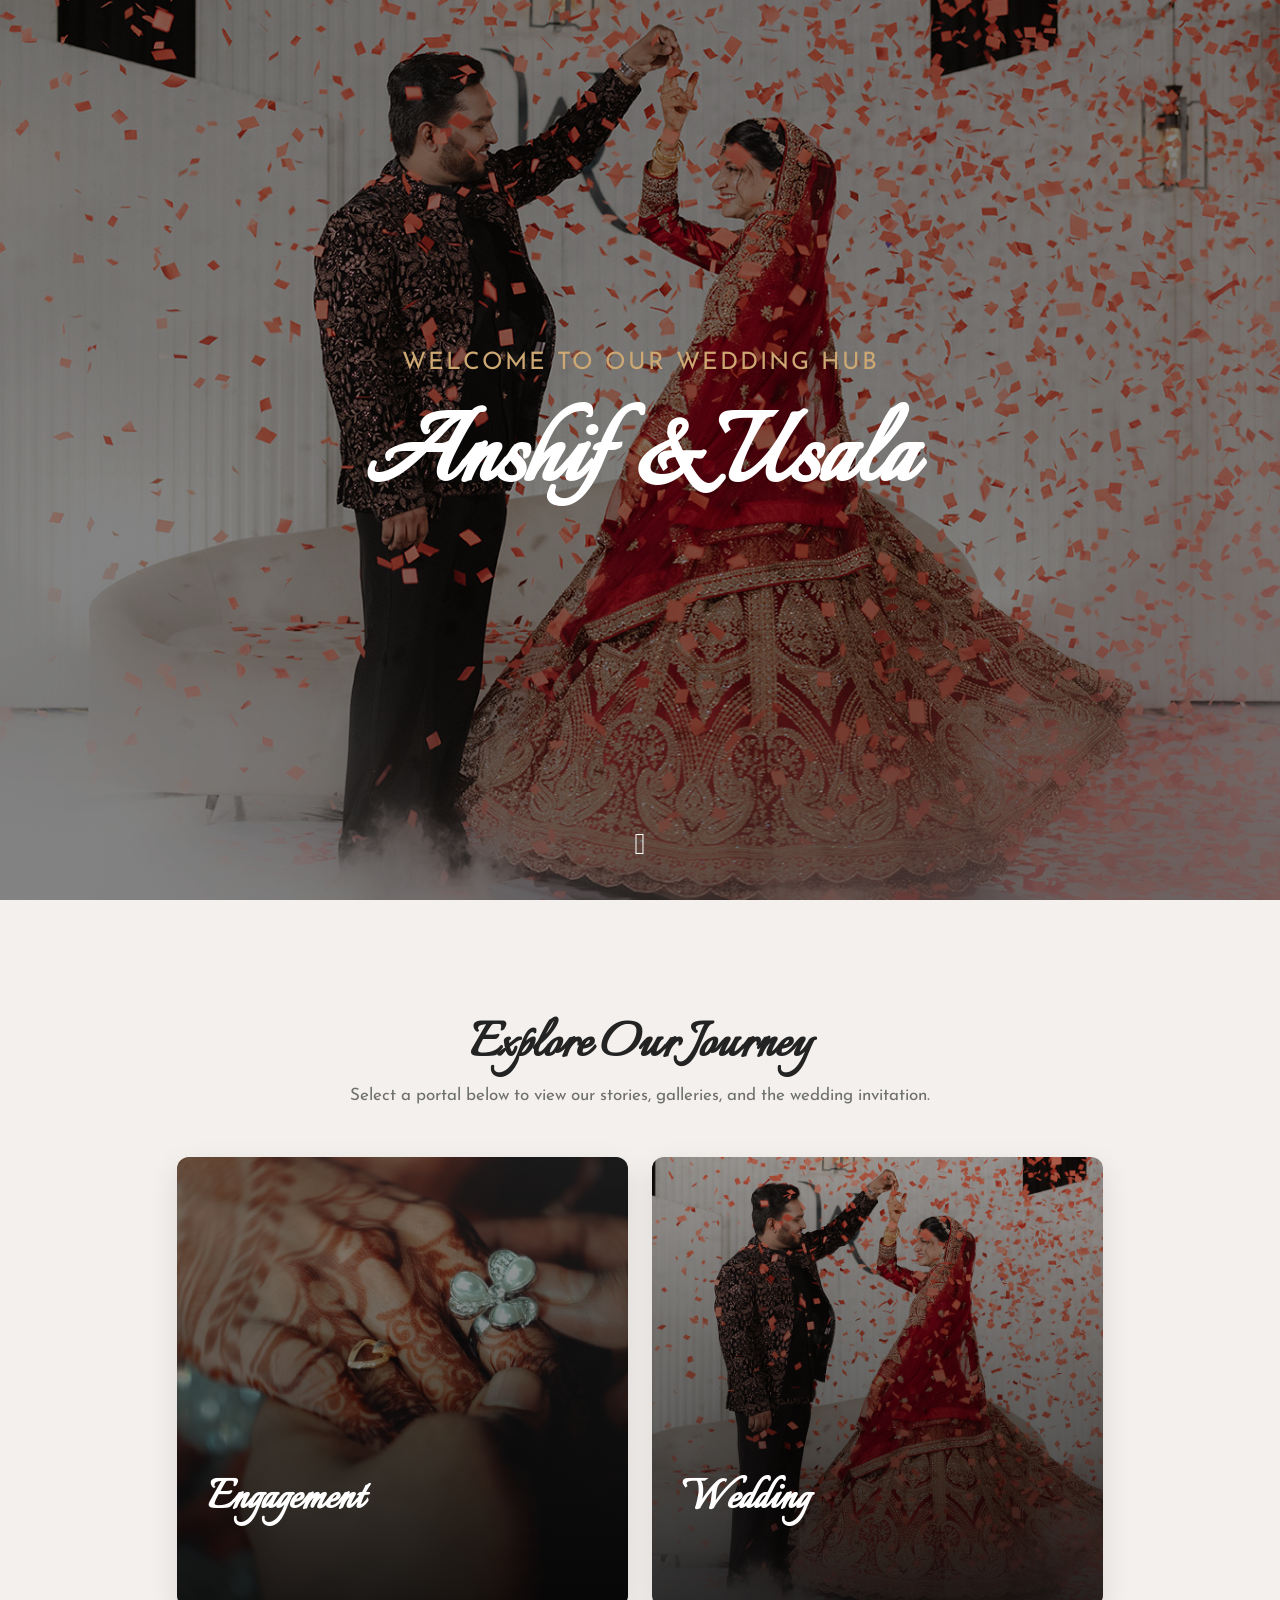
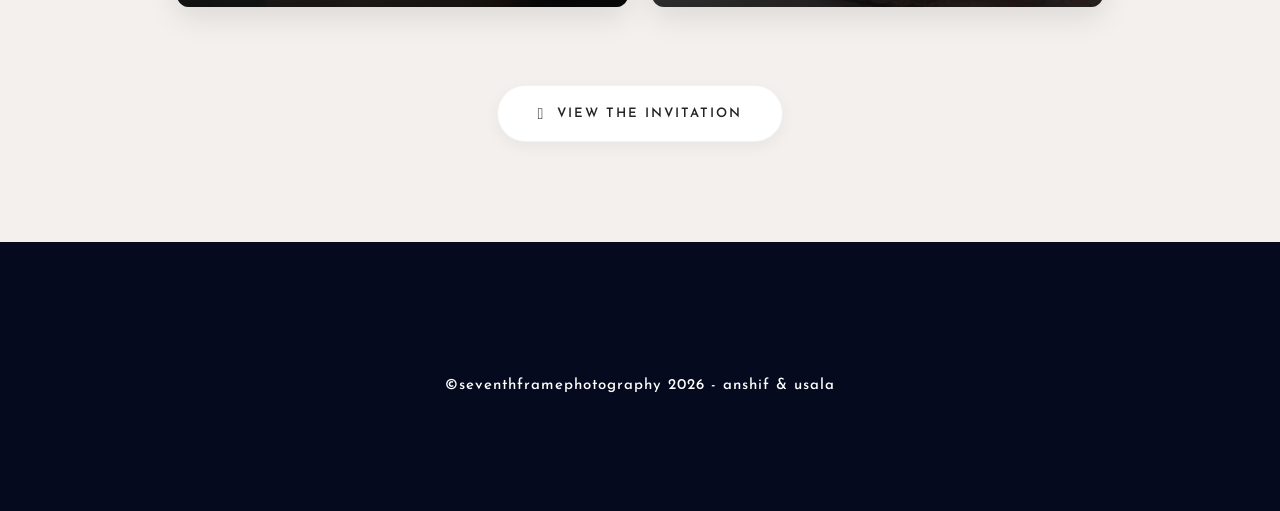
==== index.html @ 752b7110 "Add files via upload" ====
<!DOCTYPE html>
<html lang="en-US">

<head>
  <meta charset="UTF-8" />
  <meta http-equiv="x-ua-compatible" content="ie=edge" />
  <title>Anshif & Usala - Hub</title>
  <meta name="viewport" content="width=device-width, initial-scale=1" />

  <!-- Favicon -->
  <link rel="icon" type="image/png" sizes="56x56" href="assets/images/fav-icon/icon.png" />
  <!-- bootstrap CSS -->
  <link rel="stylesheet" href="assets/css/bootstrap.min.css" type="text/css" media="all" />
  <!-- font-awesome CSS -->
  <link rel="stylesheet" href="assets/css/all.min.css" type="text/css" media="all" />
  <!-- theme-default CSS -->
  <link rel="stylesheet" href="assets/css/theme-default.css" type="text/css" media="all" />
  <!-- Main Style CSS -->
  <link rel="stylesheet" href="assets/css/style.css" type="text/css" media="all" />
  
  <style>
    /* Hub specific styles */
    body {
      background-color: #f9f9f9;
    }
    
    .hub-hero {
      position: relative;
      height: 100vh;
      display: flex;
      align-items: center;
      justify-content: center;
      text-align: center;
      background: url('assets/images/slider/slider-1-bg.jpg') center/cover no-repeat;
      overflow: hidden;
    }
    
    .hub-hero::before {
      content: '';
      position: absolute;
      top: 0; left: 0; right: 0; bottom: 0;
      background: rgba(0, 0, 0, 0.4);
    }

    .hub-hero-content {
      position: relative;
      z-index: 2;
    }

    .hub-title {
      font-family: 'Italianno', cursive;
      font-size: 120px;
      color: #fff;
      margin-bottom: 20px;
      animation: fadeInDown 1.5s ease;
    }

    .hub-subtitle {
      font-family: 'Josefin Sans', sans-serif;
      font-size: 24px;
      color: #cda873;
      letter-spacing: 2px;
      text-transform: uppercase;
      animation: fadeInUp 1.5s ease;
    }

    .scroll-indicator {
      position: absolute;
      bottom: 40px;
      left: 50%;
      transform: translateX(-50%);
      color: #fff;
      font-size: 30px;
      animation: bounce 2s infinite;
      z-index: 2;
    }

    /* Hub Portals */
    .hub-portals {
      padding: 100px 0;
      background-color: #f4f0ed;
    }
    
    .portal-card {
      position: relative;
      height: 450px;
      border-radius: 12px;
      overflow: hidden;
      margin-bottom: 30px;
      box-shadow: 0 10px 30px rgba(0,0,0,0.1);
      display: block;
      transition: all 0.4s ease;
    }

    .portal-card:hover {
      transform: translateY(-10px);
      box-shadow: 0 15px 40px rgba(0,0,0,0.2);
    }

    .portal-bg {
      position: absolute;
      top: 0; left: 0; right: 0; bottom: 0;
      background-size: cover;
      background-position: center;
      transition: transform 0.8s ease;
    }
    
    .portal-card:hover .portal-bg {
      transform: scale(1.1);
    }

    .portal-overlay {
      position: absolute;
      top: 0; left: 0; right: 0; bottom: 0;
      background: linear-gradient(to top, rgba(0,0,0,0.8), rgba(0,0,0,0.2));
      transition: background 0.4s ease;
      display: flex;
      flex-direction: column;
      justify-content: flex-end;
      padding: 40px 30px;
    }
    
    .portal-card:hover .portal-overlay {
      background: linear-gradient(to top, rgba(0,92,99,0.9), rgba(0,0,0,0.3));
    }

    .portal-title {
      font-family: 'Italianno', cursive;
      font-size: 50px;
      color: #fff;
      margin: 0;
      transition: color 0.3s;
    }

    .portal-action {
      font-family: 'Josefin Sans', sans-serif;
      font-size: 14px;
      color: #cda873;
      text-transform: uppercase;
      letter-spacing: 1px;
      margin-top: 10px;
      opacity: 0;
      transform: translateY(10px);
      transition: all 0.4s ease;
    }

    .portal-card:hover .portal-action {
      opacity: 1;
      transform: translateY(0);
      color: #fff;
    }

    .invitation-btn {
      display: inline-flex;
      align-items: center;
      gap: 12px;
      padding: 14px 40px;
      background: #fff;
      color: #232323;
      border: 1px solid rgba(0,0,0,0.05);
      border-radius: 50px;
      font-family: 'Josefin Sans', sans-serif;
      text-transform: uppercase;
      letter-spacing: 2px;
      font-size: 13px;
      font-weight: 600;
      transition: all 0.4s ease;
      text-decoration: none;
      box-shadow: 0 5px 15px rgba(0,0,0,0.05);
    }

    .invitation-btn:hover {
      background: #232323;
      color: #cda873;
      transform: translateY(-3px);
      box-shadow: 0 15px 30px rgba(0,0,0,0.1);
    }
    
    .invitation-btn i {
      font-size: 16px;
    }
    
    @keyframes bounce {
      0%, 20%, 50%, 80%, 100% { transform: translateY(0) translateX(-50%); }
      40% { transform: translateY(-20px) translateX(-50%); }
      60% { transform: translateY(-10px) translateX(-50%); }
    }
  </style>
</head>

<body>
  
  <section class="hub-hero">
    <div class="hub-hero-content">
      <div class="hub-subtitle">Welcome to Our Wedding Hub</div>
      <h1 class="hub-title">Anshif & Usala</h1>
    </div>
    <a href="#portals" class="scroll-indicator"><i class="fa-solid fa-chevron-down"></i></a>
  </section>

  <section id="portals" class="hub-portals">
    <div class="container">
      <div class="row text-center mb-5">
        <div class="col-12">
          <h2 style="font-family: 'Italianno'; font-size: 60px; color: #232323;">Explore Our Journey</h2>
          <p style="color: #6e706c; max-width: 600px; margin: 0 auto;">Select a portal below to view our stories, galleries, and the wedding invitation.</p>
        </div>
      </div>
      <div class="row justify-content-center">
        <!-- Engagement Stories -->
        <div class="col-lg-5 col-md-6">
          <a href="https://seventhframe.pixieset.com/anshifusala-engagement/" target="_blank" class="portal-card">
            <!-- Replace with engagement image -->
            <div class="portal-bg" style="background-image: url('assets/images/slider/slider-2-bg.jpg');"></div>
            <div class="portal-overlay">
              <h3 class="portal-title">Engagement</h3>
              <div class="portal-action">View Gallery <i class="fa-solid fa-arrow-right"></i></div>
            </div>
          </a>
        </div>
        
        <!-- Wedding Stories -->
        <div class="col-lg-5 col-md-6">
          <a href="https://anshishalu.pixieset.com/anshifusalawedding/" target="_blank" class="portal-card">
            <!-- Replace with wedding image -->
            <div class="portal-bg" style="background-image: url('assets/images/slider/slider-1-bg.jpg');"></div>
            <div class="portal-overlay">
              <h3 class="portal-title">Wedding</h3>
              <div class="portal-action">View Gallery <i class="fa-solid fa-arrow-right"></i></div>
            </div>
          </a>
        </div>
      </div>
      
      <div class="row mt-5">
        <div class="col-12 text-center">
          <a href="invitation.html" class="invitation-btn">
            <i class="fa-solid fa-envelope-open-text"></i>
            <span>View The Invitation</span>
          </a>
        </div>
      </div>
    </div>
  </section>

  <div class="footer-area" style="background: #050a1e;">
    <div class="container">
      <div class="row">
        <div class="col-12 text-center footer-copyright-col" style="padding: 30px 0; z-index: 10; position: relative;">
          <p class="footer-copyright-text"
            style="margin: 0; font-size: 15px; font-weight: 500; font-family: 'Josefin Sans', sans-serif; letter-spacing: 1px; color: #fff;">
            ©seventhframephotography 2026 - anshif & usala</p>
        </div>
      </div>
    </div>
  </div>

  <script src="assets/js/vendor/jquery-3.6.2.min.js"></script>
  <script src="assets/js/bootstrap.min.js"></script>
  <script>
    // Smooth scrolling for anchor links
    document.querySelectorAll('a[href^="#"]').forEach(anchor => {
      anchor.addEventListener('click', function (e) {
        e.preventDefault();
        document.querySelector(this.getAttribute('href')).scrollIntoView({
          behavior: 'smooth'
        });
      });
    });
  </script>
</body>

</html>
---- assets/css/theme-default.css ----
/*

    font-family: 'Italianno';
    font-family: 'Josefin Sans';

*/

@import url("https://fonts.googleapis.com/css2?family=Italianno&family=Josefin+Sans:ital,wght@0,100..700;1,100..700&display=swap");

html,
body {
  overflow-x: hidden;
}

:root,
[data-bs-theme="light"] {
  --primary-color: #002570;
  --secondary-color: #007eff;
  --light: #fff;
  --dark: #000;
  --body-color: #97a9bf;
  accent-color: var(--green);
}

html {
  scroll-behavior: smooth;
}

body {
  color: #97a9bf;
  font-size: 17px;
  font-weight: 400;
  line-height: 27px;
  text-align: left;
  font-family: "Josefin Sans";
}

p {
  font-weight: 400;
  font-style: normal;
}

h1,
h2,
h3,
h4,
h5,
h6 {
  color: #232323;
  font-family: "Italianno";
  font-style: normal;
  margin-bottom: 0;
  margin-top: 10px;
  line-height: 1.2;
  font-weight: 700;
  -webkit-transition: 0.5s;
  transition: 0.5s;
  font-size: 36px;
}

a {
  -webkit-transition: all 0.3s ease-out 0s;
  transition: all 0.3s ease-out 0s;
}

a {
  color: #232323;
  text-decoration: none;
}

a:focus,
.btn:focus {
  text-decoration: none;
  outline: none;
}

a:focus,
a:hover {
  text-decoration: none;
  text-decoration: none;
  color: #002570;
}

.uppercase {
  text-transform: uppercase;
}

.capitalize {
  text-transform: capitalize;
}

h1 a,
h2 a,
h3 a,
h4 a,
h5 a,
h6 a {
  color: #232323;
  -webkit-transition: 0.5s;
  transition: 0.5s;
}

h1 {
  font-size: 50px;
}

h2 {
  font-size: 35px;
}

h3 {
  font-size: 30px;
}

h4 {
  font-size: 24px;
}

h5 {
  font-size: 20px;
}

h6 {
  font-size: 18px;
}

.align-items-center {
  -ms-flex-align: center !important;
  align-items: center !important;
}

.d-flex {
  display: -ms-flexbox !important;
  display: flex !important;
}

.white h1,
.white h2,
.white h3,
.white h4,
.white h5,
.white h6 {
  color: #fff;
}

.white p {
  color: #fff;
}

.white i {
  color: #fff;
}

.small,
small {
  font-size: 17px;
}

ul {
  margin: 0px;
  padding: 0px;
}

ul {
  margin: 0;

  padding: 0;
}

input:focus,
button:focus {
  outline: 0;
  box-shadow: 0 0 6px rgb(151 170 133/ 60%);
}

textarea:focus {
  outline: 0;
  box-shadow: 0 0 6px rgb(151 170 133/ 60%);
}

select:focus {
  border-color: var(--secondary-color);
  outline-color: var(--secondary-color);
  border: 1px solid var(--secondary-color);
}

hr {
  margin: 60px 0;
  padding: 0px;
  border-bottom: 1px solid #eceff8;
  border-top: 0px;
}

hr.style-2 {
  border-bottom: 1px dashed #232323;
}

hr.mp-0 {
  margin: 0;
  border-bottom: 1px solid #eceff8;
}

hr.mtb-40 {
  margin: 40px 0;
  border-bottom: 1px solid #eceff8;
  border-top: 0px;
}

label {
  color: #fff;
  cursor: pointer;
  font-size: 14px;
  font-weight: 400;
}

a,
i,
cite,
em,
var,
address,
dfn,
ol,
li,
ul {
  font-style: normal;
  font-weight: 400;
}

*::-moz-selection {
  background: #4fc1f0;
  color: #454545;
  text-shadow: none;
}

::-moz-selection {
  background: #4fc1f0;
  color: #454545;
  text-shadow: none;
}

::selection {
  background: #4fc1f0;
  color: #454545;
  text-shadow: none;
}

::placeholder {
  color: #002570;
  font-size: 15px;
}

::-webkit-input-placeholder {
  color: #002570;
}

::-moz-placeholder {
  /* Firefox 19+ */
  color: #454545;
}

:-ms-input-placeholder {
  /* IE 10+ */

  color: #454545;
}

:-moz-placeholder {
  /* Firefox 18- */

  color: #454545;
}

/* Contact Area */
.counter_area ::-moz-selection {
  color: #001d23;
  text-shadow: none;
}

.contact_area ::-moz-selection {
  color: #001d23;
  text-shadow: none;
}

.contact_area ::selection {
  color: #001d23;
  text-shadow: none;
}

.contact_area ::placeholder {
  color: #001d23;
  font-size: 16px;
}

.contact_area ::-webkit-input-placeholder {
  /* Chrome/Opera/Safari */
  color: #001d23;
}

.contact_area ::-moz-placeholder {
  /* Firefox 19+ */
  color: #001d23;
}

.contact_area :-ms-input-placeholder {
  /* IE 10+ */
  color: #001d23;
}

.contact_area :-moz-placeholder {
  /* Firefox 18- */
  color: #001d23;
}

.blog_reply ::-moz-selection {
  color: #151948;
}

.blog_reply ::-moz-selection {
  color: #151948;
}

.blog_reply ::selection {
  color: #151948;
}

.blog_reply::placeholder {
  color: #151948;
}

.blog_reply ::-webkit-input-placeholder {
  /* Chrome/Opera/Safari */
  color: #151948;
}

.blog_reply ::-moz-placeholder {
  /* Firefox 19+ */
  color: #151948;
}

.blog_reply :-ms-input-placeholder {
  /* IE 10+ */
  color: #151948;
}

.blog_reply :-moz-placeholder {
  /* Firefox 18- */
  color: #151948;
}

.text-right {
  text-align: right !important;
}

.text-lg-center {
  text-align: center !important;
}

.pr-0 {
  padding-right: 0px;
}

.pl-0 {
  padding-left: 0px;
}
---- assets/css/style.css ----
/*===============================================
Template Name: lavewell - Marriage Story HTML5 Template
Author:  htlavewells://themeforest.net/user/dreamit-solution
Description: Description
Version: 1.0.0
Text Domain: lavewell
Tags: consulting, finance, corporate, business, consultant, multipurpose, technology, it-solution, software, agency, company, portfolio, bangking, insurance, digital-agency, digital-marketing.
================================================*/

/*TABLE OF CONTENTS*/
/*=====================
01. lavewell Nav Menu Area Css
02. lavewell slider area css
03. lavewell service area css
04. lavewell counter area css
05. lavewell section title Css
06. lavewell wedding event area css
07. lavewell about area css
08. lavewell best friends area css
09. lavewell gallery area css
10. lavewell contact area css
11. lavewell testimonial-area css
12. lavewell blog area css
13. lavewell brand area css
14. lavewell Footer Area css
15. lavewell banner area css
16. lavewell service section css
17. lavewell about section css
18. lavewell wishes area css
19. start lavewell team area css
20. Start lavewell  Video section css
21. start lavewell call to action area css
22. start lavewell breadcumb Area css
23. start lavewell about us area css
24. start lavewell about me area css
25. start lavewell pricing area css
26. start lavewell team details area css
27. start lavewell portfolio details css
28. strt lavewell faq Accordion css
29. start lavewell blog area 2column css
30. Start lavewell blog details css
31. start lavewell service details css
32. Scroll Up Css 
33. Curser pointer CSS
34. lavewellro Loader Css
=======================*/

/*=====================================
<-- 01. lavewell Nav Menu Area Css -->
=======================================*/
.lavewell_nav_manu {
  margin: 24px 30px 0 60px;
  transition: 0.5s;
}

#sticky-header.lavewell_nav_manu.style-2.lavewell_nav_manu {
  top: -22px;
  left: -56px;
}

.lavewell_nav_manu.style-2.lavewell_nav_manu {
  margin: 21px 30px 15px 56px;
  transition: 0.5s;
}

.sticky {
  left: 0;
  margin: auto;
  position: fixed !important;
  top: 0;
  width: 100%;
  -webkit-box-shadow: 0 2px 5px -2px rgba(0, 0, 0, 0.1);
  box-shadow: 0 2px 5px -2px rgba(0, 0, 0, 0.1);
  background: #050a1e !important;
  z-index: 500;
  padding: 0 100px 0;
  transition: 0.5s !important;
  z-index: 500;
  -webkit-animation: 300ms running fadeInDown;
  animation: 500ms running fadeInUp;
  animation-name: slideInDown;
}

.sticky .logo {
  margin-top: 0;
}

.sticky.lavewell_nav_manu:before {
  display: none;
}

/* lavewell Menu Css*/

nav.lavewell_menu {
  align-items: center !important;
  justify-content: center;
  display: flex;
}

.lavewell_menu ul {
  list-style: none;
  display: inline-block;
  padding: 0;
}

.lavewell_menu>ul>li {
  display: inline-block;
  position: relative;
  z-index: 2;
}

.lavewell_menu>ul>li>a {
  display: block;
  margin: 23px 26px 23px;
  -webkit-transition: 0.5s;
  text-decoration: none;
  font-size: 14px;
  color: #fff;
  font-weight: 500;
  text-transform: uppercase;
  font-family: "Josefin Sans";
}

nav.lavewell_menu ul li a i {
  display: inline-block;
  font-size: 12px;
  padding-left: 5px;
}

nav.lavewell_menu span {
  font-size: 13px;
  padding-left: 6px;
  font-family: FontAwesome;
  opacity: 0.5;
}

.sticky .lavewell_menu>ul>li>a:hover {
  color: #fff;
}

.logo {
  position: relative;
  top: -3px;
  z-index: 2;
}

.lavewell_menu>ul>li>a:hover {
  color: #f4f4f4;
}

/*** Sub Menu Style ***/
.lavewell_menu ul .sub-menu {
  position: absolute;
  left: 0;
  top: 150%;
  width: 217px;
  text-align: left;
  background: #fff;
  margin: 0;
  z-index: 1;
  -webkit-box-shadow: 0px 1px 3px rgba(0, 0, 0, 0.3);
  transition: 0.5s;
  visibility: hidden;
  opacity: 0;
  border-bottom: 3px solid #005c63;
  border-top: 3px solid #005c63;
}

.lavewell_menu ul li:hover>.sub-menu {
  -ms-filter: "progid:DXImageTransform.Microsoft.Alpha(Opacity=100)";
  visibility: visible;
  top: 100%;
  opacity: 1;
  z-index: 9999;
}

.lavewell_menu ul .sub-menu li {
  position: relative;
}

.lavewell_menu ul .sub-menu li a {
  display: block;
  padding: 12px 20px;
  margin: 0;
  line-height: 1.3;
  letter-spacing: normal;
  font-size: 13px;
  font-weight: 500;
  -webkit-transition: 0.1s;
  visibility: inherit !important;
  color: #211e3b !important;
  text-decoration: none;
  transition: 0.5s;
  font-family: "Josefin Sans";
  text-transform: uppercase;
}

.lavewell_menu ul .sub-menu li:hover>a,
.lavewell_menu ul .sub-menu .sub-menu li:hover>a,
.lavewell_menu ul .sub-menu .sub-menu .sub-menu li:hover>a,
.lavewell_menu ul .sub-menu .sub-menu .sub-menu .sub-menu li:hover>a {
  background: #005c63;
  color: #fff !important;
}

/* sub menu 2 */

.lavewell_menu ul .sub-menu .sub-menu {
  left: 100%;
  top: 130%;
  opacity: 0;
  -ms-filter: "progid:DXImageTransform.Microsoft.Alpha(Opacity=0)";
  visibility: hidden;
}

.lavewell_menu ul .sub-menu li:hover>.sub-menu {
  opacity: 1;
  -ms-filter: "progid:DXImageTransform.Microsoft.Alpha(Opacity=100)";
  visibility: visible;
  top: 0%;
}

/* sub menu 3 */

.lavewell_menu ul .sub-menu .sub-menu li {
  position: relative;
}

.lavewell_menu ul .sub-menu .sub-menu .sub-menu {
  right: 100%;
  left: auto;
  top: 130%;
  opacity: 0;
  -ms-filter: "progid:DXImageTransform.Microsoft.Alpha(Opacity=0)";
  visibility: hidden;
}

.lavewell_menu ul .sub-menu .sub-menu li:hover>.sub-menu {
  opacity: 1;
  -ms-filter: "progid:DXImageTransform.Microsoft.Alpha(Opacity=100)";
  visibility: visible;
  top: 0%;
}

/* sub menu 4 */

.lavewell_menu ul .sub-menu .sub-menu .sub-menu li {
  position: relative;
}

.lavewell_menu ul .sub-menu .sub-menu .sub-menu li:hover>.sub-menu {
  opacity: 1;
  -ms-filter: "progid:DXImageTransform.Microsoft.Alpha(Opacity=100)";
  visibility: visible;
  top: 0%;
}

.lavewell_menu li a:hover:before {
  width: 100%;
}

.lavewell_nav_manu.sticky .logo_img {
  display: none;
}

.main_sticky {
  display: none;
}

.lavewell_nav_manu.sticky .main_sticky {
  display: inherit;
}

.sticky .lavewell_menu li a {
  color: #fff;
}

.lavewell_nav_manu.sticky a.dtbtn {
  color: #fff;
  background: #f16722;
  border: 2px solid #f16722;
}

.lavewell_nav_manu.sticky a.dtbtn:hover {
  color: #43baff;
}

.mobile-menu.mean-container {
  overflow: hidden;
}

.header-btn {
  text-align: right;
}

.header-btn a {
  display: inline-block;
  font-size: 14px;
  text-transform: uppercase;
  color: #ffffff;
  font-weight: 500;
  background: #005c63;
  padding: 15px 42px;
  margin-right: 14px;
  position: relative;
  z-index: 9;
  transition: 0.5s;
}

.header-btn a::before {
  position: absolute;
  content: "";
  width: 141px;
  height: 40px;
  border: 1px solid rgba(255, 255, 255, 0.15);
  left: 0px;
  top: 0;
  right: 0;
  margin: auto;
  bottom: 0;
}

.header-btn a::after {
  position: absolute;
  content: "";
  height: 100%;
  width: 100%;
  background: #005c63;
  left: 0;
  top: 0;
  right: 0;
  bottom: 0;
  transform: scale(0);
  transition: 0.5s;
  z-index: -1;
}

.header-btn a:hover::after {
  transform: scale(1);
}

.header-btn a:hover a {
  color: #fff;
}

.header-btn a i {
  display: inline-block;
  font-size: 20px;
  position: relative;
  top: 2px;
  margin-left: 3px;
}

.header-btn a:hover {
  background: #fff;
  color: #232323;
}

.header-btn a:hover {
  color: #fff;
}

.lavewell_nav_manu.style-2 .lavewell_menu>ul>li>a {
  color: #232323;
}

.lavewell_nav_manu.style-2.sticky .lavewell_menu>ul>li>a {
  color: #fff !important;
}

/*
<!-- =======================================-->
 <!--start lavewell slider area css-->
<!-- ======================================= -->*/
section.lavewell-slider-area {
  position: relative;
  margin-top: -100px;
}

.lavewell-slider-height {
  height: 950px;
  display: flex;
  align-items: center;
  justify-content: center;
}

.lavewell-slider-height-2 {
  height: 950px;
}

.lavewell-slider-bg,
.lavewell-slider-bg2 {
  background: url(../images/slider/slider-1-bg.jpg);
  background-repeat: no-repeat;
  background-size: cover;
  background-position: center center;
}

.lavewell-slider-bg2 {
  background: url(../images/slider/slider-2-bg.jpg);
}

.lavewell-slider-bg,
.lavewell-slider-bg2 {
  position: absolute;
  top: 0;
  left: 0;
  height: 100%;
  width: 100%;
  background-repeat: no-repeat;
  background-size: cover;
  background-position: center center;
  -webkit-transform: scale(1);
  transform: scale(1);
  -webkit-transition: opacity 1500ms ease-in, -webkit-transform 7000ms ease;
  transition: opacity 1500ms ease-in, -webkit-transform 7000ms ease;
  transition: transform 9000ms ease, opacity 1500ms ease-in;
  transition: transform 9000ms ease, opacity 1500ms ease-in,
    -webkit-transform 9000ms ease;
}

.lavewell-slider-content {
  padding-top: 55px;
}

.lavewell-slider-sub-title {
  font-size: 25px;
  color: #ffffff;
  font-weight: 400;
  font-family: "Josefin Sans";
}

h1.lavewell-slider-title {
  font-size: 140px;
  color: #ffffff;
  font-weight: 400;
  margin-top: 15px;
}

.slider-btn {
  display: inline-block;
}

.slider-btn a {
  display: inline-block;
  font-size: 14px;
  text-transform: uppercase;
  color: #ffffff;
  font-weight: 500;
  background: #005c63;
  padding: 15px 42px;
  margin-right: 14px;
  position: relative;
  z-index: 1;
  transition: 0.5s;
}

.slider-btn a::before {
  position: absolute;
  content: "";
  width: 141px;
  height: 40px;
  border: 1px solid rgba(255, 255, 255, 0.15);
  left: 0px;
  top: 0;
  right: 0;
  margin: auto;
  bottom: 0;
}

.slider-btn a::after {
  position: absolute;
  content: "";
  height: 100%;
  width: 100%;
  background: #005c63;
  left: 0;
  top: 0;
  right: 0;
  bottom: 0;
  transform: scale(0);
  transition: 0.5s;
  z-index: -1;
}

.slider-btn a:hover::after {
  transform: scale(1);
}

.slider-btn:hover a {
  color: #fff;
}

.slider-btn a:hover {
  background: #fff;
  color: #232323;
}

.slider-btn a:hover {
  color: #fff;
}

.slider-video-btn {
  display: inline-block;
}

.slider-video-btn a {
  display: inline-block;
  width: 60px;
  height: 60px;
  line-height: 65px;
  background-color: #232323;
  text-align: center;
}

.slider-video-btn a i {
  font-size: 20px;
  color: #005c63;
}

.lavewell-slider-arrow-box button {
  font-size: 24px;
  height: 60px;
  line-height: 60px;
  width: 60px;
  border-radius: 50%;
  transition: all 0.3s ease 0s;
  color: #fff;
  position: absolute;
  left: 30px;
  top: 472px;
  z-index: 5;
  border: 0;
  background: url(../images/slider/slider-1-bg.jpg);
  background-size: cover;
  background-position: center center;
  background-repeat: no-repeat;
}

.lavewell-slider-arrow-box button.slider-next {
  margin-bottom: 10px;
  left: auto;
  right: 60px;
}

button.slider-next {
  background: url(../images/slider/slider-2-bg.jpg);
  background-size: cover;
  background-position: center center;
  background-repeat: no-repeat;
}

.lavewell-slider-arrow-box button {
  transition: 0.4s;
}

.lavewell-slider-arrow-box-2 button {
  left: 0;
}

.lavewell-slider-arrow-box-2 button.slider-next {
  right: 0;
}

.lavewell-slider-title-box {
  opacity: 0;
  z-index: 3;
  position: relative;
  transform: translateY(-150px);
}

.lavewell-slider-btn {
  transform: translateY(150px);
  opacity: 0;
}

.lavewell-slider-wrapper .swiper-slide.swiper-slide-active .lavewell-slider-bg {
  -webkit-transform: scale(1.2);
  transform: scale(1.1);
}

.lavewell-slider-wrapper .swiper-slide.swiper-slide-active .lavewell-slider-bg2 {
  -webkit-transform: scale(1.2);
  transform: scale(1);
}

.lavewell-slider-wrapper .swiper-slide.swiper-slide-active .lavewell-slider-title-box {
  opacity: 1;
  transform: translatey(0px);
  transition: all 2500ms ease;
}

.lavewell-slider-wrapper .swiper-slide.swiper-slide-active .lavewell-slider-btn {
  opacity: 1;
  transform: translatey(0px);
  transition: all 2500ms ease;
}

/*
<!-- =======================================-->
  <!--start  lavewell service area css-->
<!-- ======================================= -->*/
.service-area {
  padding: 150px 0 100px;
  background: url(../images/home-1/ser-bg.png);
  background-size: cover;
  background-repeat: no-repeat;
  background-position: center center;
  position: relative;
}

.single-service-box,
.single-service-box.box-2 {
  text-align: center;
  filter: drop-shadow(0px 5px 30px rgba(222, 222, 222, 0.6));
  background-color: #ffffff;
  position: relative;
  overflow: hidden;
  padding: 21px 20px 54px;
  margin-right: 25px;
}

.single-service-box.box-2 {
  margin-right: 0;
  margin-left: 25px;
}

.service-content {
  padding: 50px 38px 15px;
}

.service-thumb img {
  width: 100%;
}

h5.service-sub-title {
  font-size: 14px;
  color: #005c63;
  font-weight: 500;
  font-family: "Josefin Sans";
}

h1.service-title {
  font-size: 60px;
  line-height: 110px;
  color: #232323;
  font-weight: 400;
  margin: 0;
}

h1.service-title a {
  display: inline-block;
  transition: 0.5s;
}

h1.service-title a:hover {
  color: #005c63;
}

p.service-desc {
  font-size: 17px;
  line-height: 27px;
  color: #6e706c;
  font-weight: 400;
  margin-top: 8px;
}

.service-social-icon ul li {
  list-style: none;
  display: inline-block;
  margin: 0 12px;
}

.service-social-icon ul li a {
  display: inline-block;
  background: #232323;
  color: #fff;
  width: 35px;
  height: 35px;
  line-height: 35px;
  border-radius: 50%;
  font-size: 14px;
  padding-top: 2px;
  transition: 0.5s;
}

.service-social-icon ul li a:hover {
  background: #005c63;
}

.service-box-shape {
  position: absolute;
  bottom: -24px;
  left: -36px;
}

.service-box-shape2 {
  position: absolute;
  bottom: -24px;
  right: -36px;
}

.service-shape {
  position: absolute;
  left: 90px;
  bottom: 320px;
  animation: bounceleft 4s linear infinite;
}

.service-shape2 {
  position: absolute;
  right: 90px;
  top: 320px;
  animation: bounceleft 4s linear infinite;
}

/*
<!-- =======================================-->
  <!--start lavewell service area style-2-->
<!-- ======================================= -->*/
.service-area.style-2 {
  padding: 125px 0 120px;
  background: #fff;
  position: relative;
}

.service-area.style-2 .single-service-box {
  text-align: center;
  background: #f4f0ed;
  padding: 60px 0px 20px;
  margin-right: 0;
  margin-bottom: 30px;
}

.service-section .service-single-box {
  margin-bottom: 30px;
}

.service-area.style-2 .service-content {
  padding: 10px 38px 15px;
}

.service-area.style-2 h1.service-title {
  font-size: 45px;
  line-height: 80px;
  color: #232323;
  font-weight: 400;
  margin: 0;
}

.service-area.style-2 p.service-desc {
  font-size: 17px;
  line-height: 27px;
  color: #6e706c;
  font-weight: 400;
  margin-top: 8px;
}

/*
<!-- =======================================-->
  <!--start  lavewell counter area css-->
<!-- ======================================= -->*/
.coutner-area {
  background: url(../images/home-1/counter-bg.png);
  background-size: cover;
  background-repeat: no-repeat;
  background-position: center center;
  padding: 78px 0 66px;
}

h6.counter-sub-title {
  font-size: 14px;
  line-height: 27px;
  color: #ffffff;
  font-weight: 500;
  font-family: "Josefin Sans";
  margin: 0;
}

h2.counter-title {
  font-size: 45px;
  color: #ffffff;
  font-weight: 400;
}

.counter-single-box {
  padding-top: 6px;
  margin-bottom: 20px;
  position: relative;
}

.counter-single-box::before {
  position: absolute;
  content: "";
  width: 1px;
  height: 70px;
  background: rgb(255 255 255 / 30%);
  right: 0;
  top: 0;
  bottom: 0;
  margin: auto 0;
}

.odometer-wrapper.counter-box-title h1 {
  display: inline-block;
  font-size: 80px;
  line-height: 55px;
  color: #ffffff;
  font-weight: 400;
  font-family: "Italianno";
  margin: 0;
}

.counter-desc p {
  font-size: 14px;
  line-height: 27px;
  color: #fff;
  font-weight: 500;
  font-family: "Josefin Sans";
}

.row.counter .col-lg-2:last-child .counter-single-box::before {
  display: none;
}

/*==========================================
<!--start lavewell coutner-area style-2-->
============================================*/
.coutner-area.style-2 {
  background: #fff;
  padding: 0 0 70px;
  position: relative;
}

.coutner-area.style-2 .odometer-wrapper.counter-box-title h1 {
  color: #232323;
}

.coutner-area.style-2 h1.count-text {
  position: relative;
  top: 10px !important;
}

.coutner-area.style-2 .counter-desc p {
  color: #232323;
  text-transform: uppercase;
}

.coutner-area.style-2 .counter-single-box {
  text-align: center;
  margin-bottom: 20px;
  position: relative;
}

.coutner-area.style-2 .counter-single-box::before {
  position: absolute;
  content: "";
  width: 1px;
  height: 70px;
  background: rgb(0 0 0 / 10%);
  right: 0;
  top: 0;
  bottom: 0;
  margin: auto 0;
}

.row.counter-2 .col-lg-3:last-child .counter-single-box::before {
  display: none;
}

.counter-shape {
  position: absolute;
  bottom: 109px;
  left: 125px;
  -webkit-animation: bounce 3s linear infinite;
  animation: bounce 3s linear infinite;
}

.counter-shape2 {
  position: absolute;
  bottom: 109px;
  right: 107px;
  animation: bounceleft 4s linear infinite;
}

/*=====================================
<--  start lavewell section title Css -->
=======================================*/
.section-title.text-center {
  margin-bottom: 95px;
}

.section-title.text-left {
  margin-bottom: 95px;
}

.section-sub-title h5 {
  font-size: 14px;
  font-weight: 400;
  line-height: 42px;
  color: #005c63;
  font-family: "Josefin Sans";
  text-transform: uppercase;
}

.section-main-title h1 {
  font-size: 100px;
  line-height: 55px;
  font-weight: 400;
  color: #232323;
  margin-top: 28px;
}

.section-main-title h2 {
  font-size: 58px;
  line-height: 42px;
  font-weight: 400;
  color: #232323;
  margin-top: 18px;
}

.section-main-title h3 {
  font-size: 80px;
  line-height: 35px;
  font-weight: 400;
  color: #232323;
  margin-top: 28px;
}

.about-section .section-main-title h3 {
  font-size: 80px;
  line-height: 62px;
  font-weight: 400;
  color: #232323;
  margin-top: 15px;
}

.section-title-desc p {
  font-size: 17px;
  font-weight: 400;
  line-height: 27px;
  color: #6e706c;
  margin-top: 35px;
  margin-bottom: 38px;
  padding: 0 63px 0 0;
}

.about-us-area .section-title-desc p {
  font-size: 17px;
  font-weight: 400;
  line-height: 27px;
  color: #6e706c;
  margin-top: 35px;
  margin-bottom: 20px;
  padding: 0;
}

.gallery-area.bottom .section-title-desc p {
  font-size: 17px;
  font-weight: 400;
  line-height: 27px;
  color: #6e706c;
  margin-top: 0;
  margin-bottom: 34px;
  padding: 0 0px 0 45px;
}

.wishes-area .section-title-desc p {
  margin-top: 47px;
}

.about-area .section-title.text-left {
  margin-bottom: 30px;
}

.about-section .section-title.text-left {
  margin-bottom: 46px;
}

.about-area.style-2 .section-title-desc p {
  padding: 0 0px 0 100px;
}

.service-section .section-title.text-center {
  margin-bottom: 102px;
}

.best-friends-area .section-title.text-center {
  margin-bottom: 65px;
}

.gallery-area .section-title.text-center {
  margin-bottom: 80px;
}

.wishes-area .section-title.text-left {
  margin-bottom: 45px;
}

.testimonial-area.style-2 .section-title.text-center {
  margin-bottom: 85px;
}

.contact-area .section-title.text-center {
  margin-bottom: 80px;
}

.blog-area .section-title.text-center {
  margin-bottom: 65px;
}

.about-us-area .section-title.text-left {
  margin-bottom: 0;
}

.contact-section .section-title.text-left {
  margin-bottom: 65px;
}

/*============================================
 <!--start lavewell wedding event area css-->
==============================================*/
.wedding-event-area {
  background: url(../images/home-1/Wedding-bg.png);
  background-size: cover;
  background-repeat: no-repeat;
  background-position: center center;
  padding: 125px 0 150px;
  position: relative;
}

.single-wedding-box {
  text-align: right;
  margin: 0 57px 95px 52px;
}

.single-wedding-box.box-2 {
  text-align: left;
  margin: 0 81px 95px 0px;
}

.single-wedding-box.last-child {
  margin: 0 57px 0 26px;
}

.single-wedding-box.last-child .wedding-desc p::before {
  display: none;
}

.wedding-number span {
  display: inline-block;
  font-size: 15px;
  line-height: 27px;
  color: #ffffff;
  font-weight: 400;
  background-color: #005c63;
  padding: 1px 43px;
}

.wedding-title h1 {
  font-size: 45px;
  line-height: 42px;
  color: #232323;
  font-weight: 400;
  margin: 36px 0 24px;
}

.wedding-desc p {
  font-size: 17px;
  line-height: 27px;
  color: #6e706c;
  font-weight: 400;
  font-family: "Josefin Sans";
  position: relative;
}

.wedding-desc p::before {
  position: absolute;
  content: "";
  opacity: 0.102;
  width: 510px;
  height: 1px;
  background-color: rgb(0 0 0);
  left: 0;
  bottom: -44px;
}

.wedding-shape {
  position: absolute;
  top: 178px;
  left: 220px;
  animation: bounceleft 4s linear infinite;
}

.wedding-shape2 {
  position: absolute;
  top: 178px;
  right: 220px;
  animation: bounceleft 4s linear infinite;
}

.wedding-active {
  overflow-x: hidden;
}

.lavewell-wedding-arrow-box button {
  display: inline-block;
  font-size: 30px;
  transition: all 0.3s ease 0s;
  color: #fff;
  border: 0;
  background: transparent;
}

.lavewell-wedding-arrow-box button.wedding-prev {
  position: absolute;
  margin-bottom: 10px;
  left: 35%;
  top: 58%;
  z-index: 1;
}

.lavewell-wedding-arrow-box button.wedding-next {
  position: absolute;
  margin-bottom: 10px;
  left: auto;
  right: 39%;
  top: 58%;
  z-index: 1;
}

/*=====================================
 <!--start lavewell about area css-->
=======================================*/
.about-area {
  position: relative;
}

.about-area::before {
  position: absolute;
  content: "";
  width: 42%;
  height: 100%;
  background: url(../images/home-1/about-thumb2.png);
  background-position: center;
  background-repeat: no-repeat;
  background-size: cover;
  right: 0;
  top: 0;
  z-index: -1;
}

.about-area.style-2 {
  background: url(../images/home-1/about-thumb3.png);
  right: 0;
  top: 0;
}

.about-content {
  padding: 136px 0 0 75px;
}

.about-area.style-2 .about-content {
  padding: 136px 75px 0 0px;
  text-align: right;
}

.about-btn {
  display: inline-block;
}

.about-btn a {
  display: inline-block;
  color: #232323;
  font-size: 14px;
  border: 1px solid rgb(35 35 35 / 10%);
  padding: 12px 40px;
  transition: 0.5s;
  position: relative;
  z-index: 1;
}

.about-btn a::before {
  position: absolute;
  content: "";
  height: 100%;
  width: 100%;
  background: #005c63;
  left: 0;
  top: 0;
  right: 0;
  bottom: 0;
  transform: scale(0);
  transition: 0.5s;
  z-index: -1;
}

.about-btn a:hover::before {
  transform: scale(1);
}

.about-btn:hover a {
  color: #fff;
}

/*============================================
  <!--start lavewell best friends area css-->
==============================================*/
.best-friends-area {
  padding: 125px 0 150px;
  background: url(../images/home-1/friends-bg.png);
  background-position: center;
  background-repeat: no-repeat;
  background-size: cover;
  position: relative;
  z-index: -1;
}

.single-best-friends {
  background: #fff;
  padding: 20px;
}

.friends-thumb img {
  width: 100%;
}

.friends-content {
  text-align: center;
  padding: 45px 47px 16px;
}

.friends-name ul li {
  list-style: none;
  display: inline-block;
  margin: 0 22px;
}

.friends-name ul li a {
  display: inline-block;
  font-size: 14px;
  text-transform: uppercase;
  color: #232323;
  transition: 0.5s;
}

.friends-name ul li a:hover {
  color: #005c63;
}

.friends-desc p {
  font-size: 17px;
  color: #6e706c;
  font-weight: 400;
  margin-top: 20px;
}

.friend-shape {
  position: absolute;
  left: 190px;
  bottom: 83px;
  z-index: -1;
}

.friend-shape2 {
  position: absolute;
  right: 102px;
  bottom: 112px;
  animation: bounceleft 4s linear infinite;
}

/*=====================================
  <!--start lavewell gallery area css-->
=======================================*/
.gallery-area {
  padding: 125px 52px 110px 32px;
}

.gallery-area.bottom {
  padding: 125px 33px 50px 50px;
  position: relative;
}

.gallery__thumb-box {
  margin: 0 9px 40px;
  position: relative;
  transition: 0.5s;
}

.gallery__thumb-box::before {
  position: absolute;
  content: "";
  height: 96%;
  width: 96%;
  background: rgb(151 170 133 / 0.9);
  left: 2%;
  top: 2%;
  right: 2%;
  bottom: 2%;
  transform: scale(0);
  transition: 0.5s;
}

.gallery__thumb-icon {
  -webkit-transition: all 0.3s;
  transition: all 0.3s;
  position: absolute;
  left: 50%;
  top: 50%;
  -webkit-transform: translate(-50%, -50%);
  transform: translate(-50%, -50%);
  opacity: 0;
  text-align: center;
  z-index: 11;
}

.gallery__thumb-box:hover::before {
  opacity: 1;
  -webkit-transform: scale(1);
  transform: scale(1);
}

.gallery__thumb-box:hover .gallery__thumb-icon {
  opacity: 2;
}

.gallery-title-shape {
  position: absolute;
  top: 0;
  left: 220px;
}

.gallery-shape {
  position: absolute;
  top: 150px;
  right: 108px;
  animation: bounceleft 4s linear infinite;
}

/*=========================================
   <!--start lavewell contact area css-->
=========================================*/
.contact-area {
  background: url(../images/home-1/contact-bg.png);
  background-position: center;
  background-repeat: no-repeat;
  background-size: cover;
  padding: 125px 0 150px;
}

.form-box {
  margin-bottom: 17px;
}

.form-box input {
  width: 100%;
  background: transparent;
  border: 0;
  border-bottom: 1px solid rgb(85 85 85 / 20%);
  padding: 11px 10px;
  transition: 0.3s;
  box-shadow: none;
}

.form-box textarea {
  width: 100%;
  height: 205px;
  background: transparent;
  border: 1px solid rgb(85 85 85 / 20%);
  margin: 10px 0 0px;
  padding: 15px;
}

.form-box label {
  font-size: 17px;
  color: #555555;
  font-weight: 400;
  text-transform: capitalize;
  padding-top: 35px;
}

.contact-area input::placeholder,
textarea::placeholder {
  font-size: 17px;
  font-weight: 400;
  color: #555555;
}

.submit-button button {
  width: 100%;
  color: #fff;
  border: 0;
  outline: 0;
  background: #005c63;
  text-transform: uppercase;
  padding: 12px 20px;
  font-size: 14px;
  font-weight: 500;
}

.submit-button button {
  width: 100%;
  color: #fff;
  border: 0;
  outline: 0;
  background: #005c63;
  text-transform: uppercase;
  padding: 12px 20px;
}

/*=========================================
   <!--start lavewell contact section css-->
=========================================*/
.contact-section {
  background: #fff;
  padding: 115px 0 150px;
}

.single-contact-box {
  display: flex;
  align-items: center;
}

.contact-address {
  margin-bottom: 16px;
}

.contact-address.line {
  position: relative;
}

.contact-address.line::before {
  position: absolute;
  content: "";
  width: 566px;
  height: 1px;
  background: rgb(0 0 0 / 10%);
  top: -15px;
  left: 0;
}

.contact-icon {
  margin-right: 15px;
}

.contact-icon i {
  display: inline-block;
  width: 45px;
  height: 45px;
  line-height: 45px;
  color: #fff;
  font-size: 17px;
  background: #005c63;
  text-align: center;
  border-radius: 50%;
}

.contact-title h5 {
  font-size: 17px;
  color: #555555;
  font-weight: 400;
  font-family: "Josefin Sans";
}

.contact-addres p {
  font-size: 35px;
  line-height: 45px;
  color: #232323;
  font-weight: 400;
  font-family: "Italianno";
}

.row.form-bg {
  background: #f4f0ed;
  padding: 53px 60px 70px 60px;
  position: relative;
  margin-top: -268px;
}

.contact-form-title h2 {
  margin-bottom: 35px;
  font-size: 45px;
  color: #003831;
  font-weight: 400;
  font-family: "Italianno";
  text-align: center;
}

.contact-section .form-box {
  margin-bottom: 30px;
}

.contact-section input::placeholder,
textarea::placeholder {
  font-size: 17px;
  font-weight: 400;
  color: #555555;
  opacity: 0.702;
  font-family: "Urbanist";
}

.contact-section .form-box input {
  width: 100%;
  height: 60px;
  background: #fff;
  border: 0;
  border-bottom: 1px solid rgb(85 85 85 / 20%);
  padding: 0px 30px;
  transition: 0.3s;
  box-shadow: none;
}

.contact-section .form-box textarea {
  width: 100%;
  height: 140px;
  background: #fff;
  border: 1px solid rgb(85 85 85 / 20%);
  margin: 0;
  padding: 14px 30px;
}

.contact-section .submit-button button {
  width: 100%;
  color: #fff;
  border: 0;
  outline: 0;
  background: #005c63;
  text-transform: uppercase;
  padding: 17px 20px;
}

/*=============================================
   <!--start lavewell google map css-->
===============================================*/
.google-map iframe {
  width: 100%;
  height: 600px;
}

/*=============================================
   <!--start lavewell testimonial-area css-->
===============================================*/
.testimonial-area {
  background: url(../images/home-1/testi-bg.png);
  background-position: center;
  background-repeat: no-repeat;
  background-size: cover;
  padding: 142px 0 132px;
  position: relative;
  overflow: hidden;
}

.testi-single-box {
  text-align: center;
}

ul.testi-rating li {
  display: inline-block;
  color: #ffab00;
  font-size: 15px;
  letter-spacing: 5px;
}

p.testi-desc {
  font-size: 17px;
  font-weight: 400;
  color: #fff;
  margin: 30px 0 40px;
}

h3.testi-user-name {
  margin-top: 35px;
  font-size: 45px;
  color: #fff;
  font-weight: 400;
}

h3.testi-user-name span {
  display: block;
  font-size: 15px;
  font-weight: 400;
  font-family: "Josefin Sans";
}

.testimonial-area .lavewell-testi-arrow-box button {
  display: inline-block;
  font-size: 24px;
  transition: all 0.3s ease 0s;
  color: #fff;
  border: 0;
  background: transparent;
}

.testimonial-area .lavewell-testi-arrow-box button.testi-prev {
  position: absolute;
  margin-bottom: 10px;
  left: 6px;
  top: 44%;
  z-index: 1;
}

.testimonial-area .lavewell-testi-arrow-box button.testi-next {
  position: absolute;
  margin-bottom: 10px;
  left: auto;
  right: 12px;
  top: 44%;
  z-index: 1;
}

.swiper.testi-active {
  overflow-x: hidden;
}

/*====================================================
   <!--start lavewell testimonial-area css style-2-->
=======================================================*/
.testimonial-area.style-2 {
  background: url(../images/home-2/test-bg2.jpg);
  background-position: center;
  background-repeat: no-repeat;
  background-size: cover;
  padding: 125px 0 140px;
}

.testimonial-active {
  overflow-x: hidden;
}

.testimonial-area.style-2 h3.testi-user-name {
  font-size: 45px;
  color: #232323;
  font-weight: 400;
}

.testimonial-area.style-2 p.testi-desc {
  font-size: 17px;
  font-weight: 400;
  color: #6e706c;
  margin: 30px 0 35px;
  text-align: center;
}

.testimonial-area.style-2 ul.testi-rating {
  text-align: center;
}

.lavewell-testimonial-arrow-box button {
  display: inline-block;
  font-size: 30px;
  transition: all 0.3s ease 0s;
  color: #232323;
  border: 0;
  background: transparent;
  opacity: 0.8;
}

.lavewell-testimonial-arrow-box button.testimonial-prev {
  position: absolute;
  margin-bottom: 10px;
  left: 6px;
  top: 44%;
  z-index: 1;
}

.lavewell-testimonial-arrow-box button.testimonial-next {
  position: absolute;
  margin-bottom: 10px;
  left: auto;
  right: 6px;
  top: 44%;
  z-index: 1;
}

/*=====================================
   <!--start lavewell blog area css-->
=======================================*/
.blog-area {
  background: url(../images/home-1/blog-bg.png);
  background-position: center;
  background-repeat: no-repeat;
  background-size: cover;
  padding: 125px 0 120px;
  position: relative;
}

.blog-area::before {
  position: absolute;
  content: "";
  width: 1320px;
  height: 1px;
  background-color: rgb(0, 0, 0);
  opacity: 0.078;
  bottom: 0;
  left: 0;
  right: 0;
  margin: 0 auto;
}

.blog-singele-box {
  position: relative;
  margin-bottom: 30px;
}

.blog-thumb {
  position: relative;
}

.blog-thumb img {
  width: 100%;
}

.blog-content {
  background: rgb(151 170 133 / 95%);
  position: absolute;
  bottom: 50px;
  left: 15px;
  padding: 36px 31px 46px 35px;
  width: 91%;
  opacity: 0;
  transition: 0.5s;
}

.blog-date span {
  display: inline-block;
  color: #fff;
  font-size: 15px;
  line-height: 32px;
  font-weight: 400;
}

h3.blog-title {
  margin-bottom: 8px;
}

h3.blog-title a {
  display: inline-block;
  color: #fff;
  font-size: 45px;
  font-weight: 400;
}

p.blog-desc {
  font-size: 17px;
  line-height: 27px;
  color: #fff;
  margin-bottom: 32px;
}

.blog-btn a {
  display: inline-block;
  font-size: 14px;
  color: #fff;
  position: relative;
  transition: 0.5s;
  padding-left: 32px;
}

.blog-btn a::before {
  position: absolute;
  content: "";
  width: 141px;
  height: 40px;
  border: 1px solid rgba(255, 255, 255, 0.15);
  left: 0px;
  top: 0;
  right: 0;
  margin: auto;
  bottom: 0;
}

.blog-meta-title {
  position: absolute;
  bottom: 40px;
  left: 40px;
}

.blog-meta-title h2 a {
  display: inline-block;
  color: #fff;
  font-size: 45px;
  font-weight: 400;
  transition: 0.5s;
}

/* all hover */
.blog-singele-box:hover .blog-content {
  opacity: 1;
  bottom: 15px;
}

.blog-singele-box:hover .blog-meta-title h2 a {
  opacity: 0;
}

.blog-btn a:hover {
  color: #232323;
  background: #fff;
}

/*=====================================
  <!--start lavewell brand area css-->
=======================================*/
.brand-area {
  background: #f4f0ed;
  padding: 100px 0 95px;
}

.brand-box {
  text-align: center;
}

.band-active {
  overflow-x: hidden;
}

/*=====================================
<!-- Start lavewell Footer Area css-->
=======================================*/

.footer-area {
  background: #fff;
  padding: 100px 0 82px;
  position: relative;
}

.footer-area.style-2 {
  padding: 100px 0 85px;
}

.footer-bg {
  background: #f4f0ed;
}

.footer-single-item {
  text-align: center;
  padding-top: 92px;
}

.footer-single-item2 {
  text-align: left;
  padding-top: 92px;
}

.footer-logo {
  text-align: center;
  position: relative;
}

.footer-logo::before {
  position: absolute;
  content: "";
  height: 110px;
  width: 1px;
  background: rgb(85 85 85 / 20%);
  left: 0;
  right: 0;
  margin: 0 auto;
  top: 110px;
}

.footer-title h1 {
  font-size: 60px;
  font-weight: 400;
  color: #232323;
  margin-bottom: 15px;
  padding-left: 85px;
}

.footer-single-item2 .footer-title h1 {
  padding-left: 60px;
}

.footer-info p,
.footer-info span {
  display: inline-block;
  font-size: 17px;
  font-weight: 400;
  color: #6e706c;
}

.footer-info p {
  margin-right: 33px;
}

.footer-info p i,
.footer-info span i {
  display: inline-block;
  background: #005c63;
  width: 30px;
  height: 30px;
  line-height: 30px;
  text-align: center;
  border-radius: 50%;
  color: #fff;
  margin-right: 10px;
  font-size: 14px;
}

.footer-shape {
  position: absolute;
  left: 250px;
  top: 150px;
  animation: bounceleft 4s linear infinite;
}

.footer-shape2 {
  position: absolute;
  top: 210px;
  right: 160px;
  animation: bounceleft 4s linear infinite;
}

/*=====================================
<--  end lavewell footer-area Css -->
=======================================*/

/*=====================================
<!--start lavewell banner area css-->
=======================================*/
.lavewell-banner-area {
  background: url(../images/home-2/banner-bg.png);
  background-position: center;
  background-repeat: no-repeat;
  background-size: cover;
  height: 830px;
  position: relative;
}

.banner-content {
  padding-top: 125px;
}

.banner-sub-title h4 {
  font-size: 25px;
  font-weight: 400;
  line-height: 50px;
  color: #232323;
  text-align: center;
  font-family: "Josefin Sans";
}

.banner-title h1 {
  font-size: 150px;
  line-height: 140px;
  color: #232323;
  font-weight: 400;
  text-align: center;
  padding: 0 36px;
}

.banner-btn {
  margin-top: 27px;
  text-align: center;
}

.banner-btn a {
  display: inline-block;
  font-size: 14px;
  text-transform: uppercase;
  color: #232323;
  font-weight: 500;
  width: 120px;
  height: 120px;
  border: 1px solid rgb(0 0 0 / 15%);
  text-align: center;
  line-height: 120px;
  border-radius: 50%;
  position: relative;
  z-index: 1;
  overflow: hidden;
  -webkit-transition: all 500ms ease;
  transition: all 500ms ease;
}

.banner-btn a::after {
  position: absolute;
  content: "";
  top: 0;
  left: 0;
  right: 0;
  height: 100%;
  background-color: #232323;
  border: 1px solid rgb(0 0 0 / 15%);
  -webkit-transition-delay: 0.1s;
  transition-delay: 0.1s;
  -webkit-transition-timing-function: ease-in-out;
  transition-timing-function: ease-in-out;
  -webkit-transition-duration: 0.4s;
  transition-duration: 0.4s;
  -webkit-transition-property: all;
  transition-property: all;
  opacity: 1;
  -webkit-transform-origin: top;
  transform-origin: top;
  -webkit-transform-style: preserve-3d;
  transform-style: preserve-3d;
  -webkit-transform: scaleY(0);
  transform: scaleY(0);
  z-index: -1;
  border-radius: 100%;
}

.banner-btn a:hover:after {
  -webkit-transform: scaleY(1);
  transform: scaleY(1);
}

.banner-btn:hover a {
  color: #005c63;
}

.banner-img-shape {
  position: absolute;
  left: 70px;
  top: 180px;
  margin: auto 0;
  -webkit-animation: bounce 3s linear infinite;
  animation: bounce 3s linear infinite;
}

.banner-img-shape2 {
  position: absolute;
  right: 50px;
  top: 180px;
  -webkit-animation: bounce 3s linear infinite;
  animation: bounce 3s linear infinite;
}

/*==========================================
<!--start  lavewell service section css-->
============================================*/
.service-section {
  background: url(../images/home-2/service-sec-bg.png);
  background-position: center;
  background-repeat: no-repeat;
  background-size: cover;
  padding: 125px 0 120px;
}

.service-single-box {
  background: #fff;
  box-shadow: 0px 0px 28.5px 1.5px rgba(85, 85, 85, 0.05);
  text-align: center;
  filter: drop-shadow(0 0 15px rgba(85, 85, 85, 0.05));
  padding: 10px 12px 0;
}

.service-section .service-content {
  padding: 35px 38px 40px;
}

.service-section h1.service-title {
  margin: 0;
  font-size: 45px;
  line-height: 52px;
  color: #232323;
  font-weight: 400;
}

.service-section h5.service-sub-title {
  font-family: "Josefin Sans";
  font-size: 17px;
  line-height: 28px;
  color: #6e706c;
  font-weight: 400;
}

/*=====================================
<!--start  lavewell about section css-->
=======================================*/
.about-section {
  background: url(../images/home-2/about-sec-bg.png);
  background-position: center;
  background-repeat: no-repeat;
  background-size: cover;
  padding: 140px 0 152px;
  position: relative;
}

.about-section .about-thumb {
  text-align: right;
  position: relative;
  margin-right: 75px;
}

.about-section .about-thumb-shape {
  position: absolute;
  left: -186px;
  bottom: -86px;
  -webkit-animation: bounce 3s linear infinite;
  animation: bounce 3s linear infinite;
}

.about-shape {
  position: absolute;
  top: 170px;
  right: 120px;
  -webkit-animation: bounce 3s linear infinite;
  animation: bounce 3s linear infinite;
}

.about-btn {
  display: inline-block;
}

.about-button a {
  display: inline-block;
  color: #fff;
  font-size: 14px;
  border: 1px solid rgb(35 35 35 / 10%);
  padding: 14px 37px;
  background: #005c63;
  transition: 0.5s;
  position: relative;
  z-index: 1;
  text-transform: uppercase;
  font-weight: 500;
}

.about-button a::before {
  position: absolute;
  content: "";
  left: 0;
  top: 0;
  right: 0;
  bottom: 0;
  margin: auto;
  transition: 0.5s;
  width: 179px;
  height: 40px;
  border: 1px solid rgba(255, 255, 255, 0.15);
}

.about-button a::after {
  position: absolute;
  content: "";
  height: 100%;
  width: 100%;
  background: #fff;
  left: 0;
  top: 0;
  right: 0;
  bottom: 0;
  transform: scale(0);
  transition: 0.5s;
  z-index: -1;
}

.about-button a:hover::after {
  transform: scale(1);
}

.about-button:hover a {
  color: #232323;
}

/*=====================================
<!--start lavewell wishes area css-->
=======================================*/
.wishes-area {
  background: url(../images/home-2/wishes-bg.jpg);
  background-position: center;
  background-repeat: no-repeat;
  background-size: cover;
  padding: 150px 0 150px;
}

.wishes-content {
  background: url(../images/home-2/wish-bg.jpg);
  background-position: center;
  background-repeat: no-repeat;
  background-size: cover;
  padding: 100px;
}

.wishes-btn {
  display: inline-block;
}

.wishes-btn a {
  display: inline-block;
  font-size: 14px;
  text-transform: uppercase;
  color: #232323;
  border: 1px solid rgb(0 0 0 / 15%);
  padding: 15px 37px;
  position: relative;
  z-index: 1;
}

.wishes-btn a::before {
  position: absolute;
  content: "";
  height: 100%;
  width: 100%;
  background: #005c63;
  left: 0;
  top: 0;
  right: 0;
  bottom: 0;
  transform: scale(0);
  transition: 0.5s;
  z-index: -1;
}

.wishes-btn a:hover::before {
  transform: scale(1);
}

.wishes-btn:hover a {
  color: #fff;
}

/*=====================================
<!--start lavewell team area css-->
=======================================*/
.team-area {
  background: url(../images/home-2/team-bg.jpg);
  background-position: center;
  background-repeat: no-repeat;
  background-size: cover;
  padding: 125px 0 120px;
}

.single-team-box {
  background-color: rgb(255, 255, 255);
  padding: 10px;
  margin-bottom: 30px;
}

.team-thumb {
  position: relative;
}

.team-thumb img {
  width: 100%;
}

.team-icon {
  position: absolute;
  top: 20px;
  left: 20px;
}

.team-icon i {
  display: inline-block;
  font-size: 25px;
  width: 35px;
  height: 35px;
  line-height: 35px;
  color: #fff;
  background: #005c63;
  text-align: center;
  position: relative;
  z-index: 3;
  cursor: pointer;
  transition: 0.5s;
}

.team-icon.active .team-icon i {
  transform: rotate(45deg);
}

.team-social-icon ul li {
  list-style: none;
  margin-bottom: 12px;
}

.team-social-icon ul li a {
  display: inline-block;
  transition: 0.5s;
}

.team-social-icon ul li a:hover i {
  background: #000;
}

.team-social-icon ul li a:hover {
  color: #fff;
  background: #005c63;
}

.team-social-icon ul li a i {
  display: inline-block;
  width: 35px;
  height: 35px;
  line-height: 35px;
  background: #fff;
  text-align: center;
  color: #005c63;
  font-size: 15px;
  transition: 0.5s;
}

.team-social-icon {
  z-index: 1;
  display: inline-block;
  position: absolute;
  top: 80%;
  right: 0px;
  padding: 16px 0px 5px 0px;
  transition: 0.5s;
  opacity: 0;
  visibility: hidden;
}

.team-icon.active .team-social-icon {
  opacity: 1;
  visibility: visible;
}

.team-content {
  text-align: center;
  padding: 25px 0 25px;
}

h1.team-title {
  font-size: 45px;
  color: #232323;
  font-weight: 400;
}

h1.team-title a {
  display: inline-block;
  transition: 0.5s;
}

h1.team-title a:hover {
  color: #6e706c;
}

h5.team-sub-title {
  color: #6e706c;
  font-size: 17px;
  font-weight: 400;
  font-family: "Josefin Sans";
  margin: 0;
}

/*=====================================
<!-- Start lavewell  Video section css-->
=======================================*/
.video-section {
  background-image: url(../images/home-2/video.jpg);
  background-repeat: no-repeat;
  background-position: center;
  background-size: cover;
  position: relative;
  overflow: hidden;
}

@media only screen and (min-width: 768px) and (max-width: 991px) {
  .video__area {
    background-attachment: unset;
  }
}

@media only screen and (max-width: 767px) {
  .video__area {
    background-attachment: unset;
  }
}

.video__area:hover .play-now {
  opacity: 1;
  visibility: visible;
}

.video__area .play-now {
  display: inline-block;
  font-weight: 400;
  font-size: 17px;
  color: #fff;
  text-transform: uppercase;
  background-color: rgba(0, 0, 0, 0.2);
  border: 1px solid #ffffff;
  text-transform: capitalize;
  border-radius: 100%;
  -webkit-transform: translate(-50%, -50%);
  transform: translate(-50%, -50%);
  position: absolute;
  width: 110px;
  height: 110px;
  line-height: 110px;
  opacity: 1;
  visibility: visible;
  -webkit-transition: all 0.3s;
  transition: all 0.3s;
  top: 50%;
  left: 50%;
  text-align: center;
}

@media only screen and (min-width: 768px) and (max-width: 991px) {
  .video__area .play-now {
    width: 150px;
    height: 150px;
    line-height: 150px;
  }
}

@media only screen and (max-width: 767px) {
  .video__area .play-now {
    width: 120px;
    height: 120px;
    line-height: 120px;
  }
}

.video__content {
  display: block;
  width: 100%;
  height: 700px;
}

@media only screen and (min-width: 992px) and (max-width: 1199px) {
  .video__content {
    height: 550px;
  }
}

@media only screen and (min-width: 768px) and (max-width: 991px) {
  .video__content {
    height: 550px;
  }
}

@media only screen and (max-width: 767px) {
  .video__content {
    height: 450px;
  }
}

.video__content a {
  position: absolute;
  width: 100%;
  height: 100%;
  left: 0;
  top: 0;
  border: none;
  background-color: transparent;
}

.cursor {
  position: fixed;
  pointer-events: none;
  font-weight: 600;
  font-size: 24px;
  line-height: 23px;
  color: #fff;
  background: black;
  text-transform: capitalize;
  display: -webkit-box;
  display: -ms-flexbox;
  display: flex;
  -webkit-box-align: center;
  -ms-flex-align: center;
  align-items: center;
  -webkit-box-pack: center;
  -ms-flex-pack: center;
  justify-content: center;
  width: 100px;
  height: 100px;
  border-radius: 100%;
  -webkit-transform: translate(-50%, -50%) scale(0);
  transform: translate(-50%, -50%) scale(0);
  z-index: 999;
  -webkit-transition: all 0.3s;
  transition: all 0.3s;
}

.cursor.video {
  width: 110px;
  height: 110px;
  line-height: 100px;
  border-radius: 100%;
  background-color: rgba(0, 0, 0, 0.2);
  border: 1px solid #ffffff;
  opacity: 0;
}

@media only screen and (max-width: 767px) {
  .cursor.video {
    display: none;
  }
}

/*=========================================
<!--start lavewell call to action area css-->
===========================================*/
.call-to-action-area {
  background: #f4f0ed;
}

.call-to-action-area.inner {
  padding-top: 150px;
}

.call-to-action-area.inner-2 {
  background: #fff;
  padding-top: 150px;
}

.row.call-bg {
  background: url(../images/home-2/call-action-bg.jpg);
  background-repeat: no-repeat;
  background-position: center;
  padding: 65px 0px 58px 65px;
}

.call-to-action-area.inner-2 .row.call-bg {
  background: url(../images/inner/call-action-bg2.png);
  background-repeat: no-repeat;
  background-position: center;
  padding: 65px 0px 58px 65px;
}

h5.call-action-title {
  color: #005c63;
  font-size: 14px;
  font-weight: 400;
  font-family: "Josefin Sans";
}

h1.call-sub-title {
  font-size: 60px;
  font-weight: 400;
  margin-top: 15px;
}

.call-action-btn {
  text-align: center;
}

.call-action-btn a {
  display: inline-block;
  font-size: 14px;
  text-transform: uppercase;
  color: #ffffff;
  font-weight: 500;
  background: #005c63;
  padding: 15px 36px;
  margin-right: 14px;
  position: relative;
  z-index: 1;
  transition: 0.5s;
  border: 1px solid transparent;
}

.call-action-btn a::before {
  position: absolute;
  content: "";
  width: 141px;
  height: 40px;
  border: 1px solid rgba(255, 255, 255, 0.15);
  left: 0px;
  top: 0;
  right: 0;
  margin: auto;
  bottom: 0;
}

.call-action-btn a::after {
  position: absolute;
  content: "";
  height: 100%;
  width: 100%;
  background: #fff;
  left: 0;
  top: 0;
  right: 0;
  bottom: 0;
  transform: scale(0);
  transition: 0.5s;
  z-index: -1;
}

.call-to-action-area.inner-2 .call-action-btn a::after {
  background: #f4f0ed;
}

.call-action-btn a:hover::after {
  transform: scale(1);
}

.call-action-btn:hover a {
  color: #232323;
  border: 1px solid rgba(255, 255, 255, 0.15);
}

/*=========================================
<!--start lavewell breadcumb Area css-->
===========================================*/
.breadcumb-area {
  background: url(../images/inner/breadcumb-bg.png);
  padding: 230px 0 156px;
  background-repeat: no-repeat;
  background-size: cover;
  position: relative;
  margin-top: -100px;
}

.breadcumb-content h4 {
  font-size: 100px;
  line-height: 110px;
  color: #fff;
  font-weight: 400;
  text-transform: capitalize;
}

.breadcumb-content ul li {
  display: inline-block;
  font-size: 14px;
  line-height: 26px;
  text-transform: uppercase;
  color: #ffffff;
  font-weight: 500;
  margin-right: 5px;
}

.breadcumb-content ul li a {
  display: inline-block;
  cursor: pointer;
  font-size: 14px;
  text-transform: uppercase;
  color: #ffffff;
  font-weight: 400;
}

/*=========================================
<!--start lavewell about us area css-->
===========================================*/
.about-us-area {
  padding: 150px 0 130px;
}

.about-us-area .about-thumb {
  position: relative;
  text-align: right;
  margin-right: 60px;
}

.about-us-area .about-thu {
  position: absolute;
  bottom: 14px;
  left: -73px;
  -webkit-animation: bounce 3s linear infinite;
  animation: bounce 3s linear infinite;
}

.about-us-area .about-content {
  padding: 0;
}

.about-us-area .about-item-box {
  display: flex;
  align-items: center;
}

.about-us-area .about-item-box h3 {
  font-size: 20px;
  font-weight: 500;
  font-family: "Josefin Sans";
}

.about-us-area .about-icon {
  font-size: 10px;
  width: 20px;
  height: 20px;
  line-height: 20px;
  text-align: center;
  color: #fff;
  background: #005c63;
  border-radius: 50%;
  position: relative;
  top: 4px;
  font-weight: 400;
  margin-right: 10px;
}

.about-us-area .about-desc p {
  color: #6e706c;
  font-size: 17px;
  padding: 10px 0 16px 34px;
}

.about-us-btn {
  display: inline-block;
  margin-top: 10px;
}

.about-us-btn a {
  display: inline-block;
  font-size: 14px;
  padding: 13px 36px;
  transition: 0.5s;
  position: relative;
  z-index: 1;
  text-transform: uppercase;
  color: #ffffff;
  font-weight: 500;
  background-color: #005c63;
}

.about-us-btn a::before {
  position: absolute;
  content: "";
  width: 179px;
  height: 40px;
  border: 1px solid rgba(255 255 255 / 15%);
  left: 0;
  right: 0;
  bottom: 0;
  top: 0;
  margin: auto;
}

.about-us-btn a::after {
  position: absolute;
  content: "";
  height: 100%;
  width: 100%;
  background: #f4f0ed;
  left: 0;
  top: 0;
  right: 0;
  bottom: 0;
  transform: scale(0);
  transition: 0.5s;
  z-index: -1;
}

.about-us-btn a:hover::after {
  transform: scale(1);
}

.about-us-btn:hover a {
  color: #232323;
}

/*=========================================
<!--start lavewell about me area css -->
===========================================*/
.about-me-area {
  padding: 100px 0 100px;
}

.about-me-profile {
  text-align: center;
}

h3.about-me-title {
  font-size: 50px;
  font-weight: 400;
  color: #232323;
}

h4.about-me-sub-title {
  font-size: 40px;
  font-weight: 400;
}

p.about-me-des {
  font-size: 20px;
  color: #232323;
  padding-top: 20px;
}

p.about-me-desc {
  font-size: 20px;
  color: #232323;
}

.social-title h5 {
  font-family: "Josefin Sans";
  font-weight: 600;
  font-size: 20px;
  padding-top: 20px;
}

.about-me-social ul li {
  list-style: none;
  display: inline-block;
  margin: 10px 10px 0;
}

.about-me-social ul li a {
  display: inline-block;
  transition: 0.5s;
}

.about-me-social ul li a:hover {
  color: #005c63;
}

/*=========================================
<!--start lavewell pricing area css-->
===========================================*/
.pricing-area {
  background: #f4f0ed;
  padding: 100px 0 100px;
}

.pricing-single-box {
  background: #fff;
}

h3.priching-title {
  font-size: 18px;
  text-transform: uppercase;
  font-weight: 500;
  font-family: "Josefin Sans";
}

h1.priching-doller {
  font-size: 40px;
  margin-bottom: 0;
  font-family: "Josefin Sans";
  font-weight: 500;
  color: #005c63;
}

h1.priching-doller span {
  display: inline-block;
  font-size: 18px;
}

.pricing-text {
  padding: 30px;
  text-align: center;
  border-bottom: 1px solid #f4f0ed;
}

.pricing-body {
  padding: 40px;
  padding-top: 35px;
  text-align: center;
}

ul.pricing-list li {
  list-style: none;
}

ul.pricing-list li {
  list-style: none;
  padding-bottom: 15px;
  color: #232323;
  font-size: 18px;
  font-family: "Josefin Sans";
}

.pricing-btn a {
  display: inline-block;
  background: #005c63;
  color: #fff;
  padding: 12px 35px;
  transition: 0.5s;
}

.pricing-btn a:hover {
  background: #232323;
}

/*=========================================
<!--start lavewell team details area css-->
===========================================*/
.team-details-area {
  padding: 122px 0 88px;
  background: #f4f4f4;
  position: relative;
  z-index: 1;
}

.team-thumb img {
  width: 100%;
}

.team-details-area .team-member-title h4 {
  font-size: 36px;
  margin: 0;
  font-family: "Josefin Sans";
}

.team-details-area .team-details-content p {
  color: #232323;
}

.team-details-area p.desc {
  margin-top: 34px;
  margin-bottom: 45px;
}

.team-details-area .contact-info-box {
  background: #fff;
  padding: 29px 25px 27px;
  border-radius: 5px;
  display: flex;
  align-items: center;
  transition: 0.5s;
  position: relative;
  z-index: 1;
  overflow: hidden;
  gap: 11px;
}

.team-details-area .contact-info-icon i {
  display: inline-block;
  color: #005c63;
  border: 2px solid #005c63;
  width: 60px;
  height: 60px;
  border-radius: 50%;
  text-align: center;
  line-height: 56px;
  font-size: 22px;
  transition: 0.5s;
}

.team-details-area .contact-info-content h4 {
  font-size: 18px;
  font-weight: 600;
  margin: 0;
  transition: 0.5s;
  font-family: "Josefin Sans";
}

.team-details-area .contact-info-content p {
  font-size: 20px;
  color: #005c63;
  font-weight: 600;
  margin: 0;
  padding: 0;
  transition: 0.5s;
}

.team-details-area .team-details-social-icon ul li {
  font-size: 22px;
  color: #041424;
  font-weight: 600;
  margin-top: 49px;
  display: inline-block;
}

.team-details-area .team-details-social-icon ul li i {
  background: #e5e7e9;
  width: 38px;
  height: 38px;
  border-radius: 50%;
  text-align: center;
  line-height: 38px;
  color: #111;
  font-size: 14px;
  margin-left: 7px;
  transition: 0.5s;
}

.team-details-area .team-details-social-icon ul li i:hover {
  background: #005c63;
  color: #fff;
}

.team-details-area .team-details-location-box {
  display: flex;
  align-items: center;
  gap: 16px;
  margin-top: 46px;
}

.team-details-area .team-details-location-box .contact-info-content p {
  font-size: 17px;
  color: #7a7a7a;
  font-weight: 600;
  margin: 0;
  padding: 0;
  transition: 0.5s;
}

.team-details-area .team-details-skills {
  margin-top: 115px;
}

.team-details-area .team-details-skills h4 {
  font-size: 36px;
  margin: 0 0 49px;
  font-family: "Josefin Sans";
}

.team-details-area .skill {
  margin-bottom: 38px;
  position: relative;
  overflow: hidden;
}

.team-details-area .contact_from_box {
  margin-top: 115px;
}

.team-details-area .form_box input {
  background: transparent;
}

.team-details-area .form_box input {
  border: 1px solid rgba(122, 122, 122, 0.5);
  height: 60px;
  border-radius: 15px;
  padding: 0 23px 0;
  margin-bottom: 21px;
  width: 100%;
  transition: 0.5s;
  font-size: 16px;
  line-height: 26px;
  color: #232323;
  font-weight: 400;
  font-family: "Fira Sans";
}

.team-details-area .form_box textarea {
  background: transparent;
}

.team-details-area .form_box textarea {
  border: 1px solid rgba(122, 122, 122, 0.5);
  outline: 0;
  width: 100%;
  padding: 17px 23px 0;
  height: 150px;
  margin-bottom: 22px;
  transition: 0.5s;
  border-radius: 25px;
  font-size: 16px;
  line-height: 26px;
  color: #232323;
  font-weight: 400;
  font-family: "Fira Sans";
}

.quote_button button {
  background: #005c63;
  padding: 14px 48px 14px;
  border-radius: 30px;
  transition: 0.5s;
  font-size: 16px;
  color: #ffffff;
  font-weight: 500;
  font-family: "Fira Sans";
  transition: 0.5s;
}

.quote_button button:hover {
  color: #fff;
  background: #232323;
}

.team-details-area input::placeholder {
  color: #232323;
}

.team-details-area textarea::placeholder {
  color: #232323;
}

/* prossesss bar */
.single-skill-box {
  padding: 115px 0 0;
}

.prossess-ber-plugin {}

h4.skill-title {
  font-size: 36px;
  margin: 0 0 49px;
  font-family: "Josefin Sans";
}

.prossess-ber-plugin span {
  color: #232323;
  font-weight: 500;
  font-size: 18px;
}

.barfiller {
  width: 100%;
  height: 6px;
  background: rgba(0, 37, 112, 0.2);
  position: relative;
  margin-bottom: 25px;
  margin-top: 12px;
  border-radius: 5px;
}

span.fill {
  background: #005c63 !important;
  border-radius: 5px;
}

.barfiller .fill {
  display: block;
  position: relative;
  width: 0px;
  height: 100%;
  background: #232323;
  z-index: 1;
}

.barfiller .tipWrap {
  display: none;
}

.barfiller .tip {
  margin-top: -37px;
  font-size: 18px;
  color: #005c63;
  font-weight: 500;
  left: 0px;
  border-radius: 2px;
  position: absolute;
  z-index: 2;
}

/*=========================================
<!--start lavewell portfolio details css-->
===========================================*/
.portfolio-details-area {
  padding: 100px 0 100px;
}

.portfolio-details-thumb img {
  width: 100%;
}

.row.portfolio-box-info {
  position: relative;
  border-radius: 10px;
  background-color: #f5f5f5;
  padding: 43px 50px 50px;
  z-index: 1;
  justify-content: center;
  margin: 0;
  margin-top: 40px;
}

.portfolio-details-box p {
  font-size: 16px;
  line-height: 28px;
}

.portfolio-details-box h6 {
  font-size: 16px;
  font-family: "Josefin Sans";
  line-height: 24px;
}

h4.portfolio-details-title {
  font-size: 36px;
  font-family: "Josefin Sans";
  font-weight: 400;
  margin: 48px 0 24px;
}

p.portfolio-details-desc {
  color: #232323;
}

.portfolio-det-title h3 {
  font-size: 36px;
  font-weight: 400;
  margin: 48px 0 24px;
  font-family: "Josefin Sans";
}

p.portfolio-det-desc {
  color: #232323;
}

.portfolio-details-item-images img {
  width: 100%;
}

.portfolio-details-list-item h4 {
  font-size: 28px;
  font-family: "Josefin Sans";
}

.portfolio-details-list-item ul li {
  list-style: none;
  font-size: 17px;
  line-height: 39px;
  color: #232323;
}

.portfolio-details-list-item ul li i {
  display: inline-block;
  color: #005c63;
  font-size: 19px;
  margin-right: 11px;
  position: relative;
  top: 2px;
}

/*=====================================
 strt lavewell faq Accordion css
=======================================*/

.breadcumb-area.style-0 {
  position: relative;
  margin-top: -100px;
}

.tab_container {
  overflow: hidden;
  padding: 105px 0 0;
}

.accordion li {
  list-style: none;
  padding: 0px 0px 20px;
}

.accordion li a {
  position: relative;
  width: 100%;
  display: block;
  cursor: pointer;
  font-weight: 600;
  font-size: 20px;
  color: #232323 !important;
  background-color: #f4f0ed;
  border: 2px solid #ffffff;
  padding: 16px 20px 16px 25px;
  z-index: 1;
}

.accordion li a span {
  font-size: 20px;
  color: var(--secondary-color);
  padding: 0 15px 0 0px;
  position: relative;
  z-index: 1;
}

.accordion li a span:before {
  position: absolute;
  content: "";
  top: -8px;
  right: -765px;
  width: 40px;
  height: 40px;
  border-radius: 20px;
  background-color: rgba(255, 255, 255, 0.30196078431372547);
  border: 2px solid #ffffff;
}

.accordion li p {
  display: none;
  padding: 24px 15px 10px 25px;
  margin: 0;
  background: #f4f0ed;
  overflow: hidden;
  font-family: "DM Sans";
}

.accordion a:before {
  width: 3px;
  height: 15px;
  background: #005c63;
  position: absolute;
  right: 41px;
  content: " ";
  top: 22px;
  transform: rotate(0deg);
  transition: all 0.5s ease-in-out;
}

.accordion a:after {
  width: 15px;
  height: 3px;
  background: #005c63;
  position: absolute;
  right: 35px;
  content: " ";
  top: 28px;
  transition: all 0.5s ease-in-out;
  z-index: 1;
}

/* Active */
.accordion a.active:after {
  transform: rotate(0deg);
  -webkit-transition: all 0.5s ease-in-out;
  background: #fff;
}

.accordion a.active:before {
  display: none;
}

.accordion a.active {
  background: #005c63;
  color: #fff !important;
  border: 2px solid #005c63;
}

.accordion li a.active span {
  color: #fff;
}

/* STyle 2 */

.faq-section .tab_container {
  padding: 120px 0 120px;
}

/* Accordion Style 2 */

.accordion2 li {
  list-style: none;
  padding: 0px 0px 25px;
}

.accordion2 li p {
  display: none;
  padding: 24px 15px 30px 25px;
  margin: 0;
  background: #f4f0ed;
  overflow: hidden;
  font-size: 16px;
  font-family: "DM Sans";
  border-top: 0;
  border-right: 2px solid #fff;
  border-left: 2px solid #fff;
  border-bottom: 2px solid #fff;
}

/*=========================================
<!--start lavewell blog area 2column css-->
===========================================*/
.widget-sidber {
  border-radius: 5px;
  background-color: #f4f4f4;
  padding: 32px 41px 29px;
  margin-bottom: 27px;
}

.widget_search {
  position: relative;
}

.widget_search input {
  border-radius: 4px;
  padding-left: 20px !important;
  height: 60px;
  width: 100% !important;
  position: relative;
  color: #012549;
  outline: 0 !important;
  border: transparent !important;
}

button.icons {
  border: 0;
  font-size: 16px;
  position: absolute;
  right: 14px;
  top: 20px;
  color: #1e1e1e;
  background: transparent;
}

.widget-sidber-content h4 {
  font-size: 28px;
  font-weight: 700;
  margin: 0 0 46px;
  font-family: "Josefin Sans";
  font-weight: 400;
}

.widget-category ul li {
  list-style: none;
}

.widget-category ul li a {
  padding: 14px 26px;
  width: 100%;
  display: inline-block;
  margin-bottom: 14px;
  color: #001819;
  font-weight: 500;
  border-radius: 5px;
  position: relative;
  z-index: 1;
  transition: 0.5s;
  border: 2px solid #ffff;
  text-transform: uppercase;
}

.widget-category ul li a:before {
  position: absolute;
  content: "";
  width: 0;
  height: 100%;
  left: 50%;
  top: 0;
  background: #005c63;
  z-index: -1;
  border-radius: 5px;
  transition: 0.5s;
}

.widget-category ul li a:hover:before {
  width: 100%;
  left: 0;
}

.widget-category ul li a:hover {
  color: #fff;
}

.widget-category ul li i {
  color: black;
  display: inline-block;
  float: right;
  font-size: 17px;
  opacity: 0;
  transition: 0.5s;
}

.widget-category ul li a:hover i {
  opacity: 1;
  color: #fff;
}

.sidber-widget-recent-post {
  margin-bottom: 27px;
  display: flex;
  align-items: center;
  gap: 19px;
}

.recent-widget-content a {
  transition: 0.5s;
  width: 95%;
  display: inline-block;
  font-size: 18px;
  line-height: 24px;
  color: #050a1e;
  font-weight: 600;
}

.recent-widget-content a:hover {
  color: #005c63;
}

.recent-widget-content p {
  font-size: 14px;
  margin: 0;
  color: #005c63;
  text-transform: uppercase;
}

.widget-catefories-tags a {
  display: inline-block;
  color: #101010;
  font-weight: 500;
  background: #fff;
  padding: 6px 17px;
  margin: 6px 3px;
  position: relative;
  z-index: 1;
  font-size: 15px;
}

.widget-catefories-tags a:before {
  position: absolute;
  content: "";
  width: 0;
  height: 100%;
  left: 50%;
  top: 0;
  background: #005c63;
  transition: 0.5s;
  z-index: -1;
}

.widget-catefories-tags a:hover {
  color: #fff;
}

.widget-catefories-tags a:hover:before {
  width: 100%;
  left: 0;
}

/* comments box */
.sidebar__comments {
  position: relative;
  display: block;
  color: #fff;
  background-color: #f2f3f5;
  padding: 46px 50px 43px;
  border-radius: 10px;
  overflow: hidden;
  z-index: 1;
}

.sidebar__single+.sidebar__single {
  margin-top: 30px;
}

.sidebar__title {
  margin: 0;
  font-size: 20px;
  margin-bottom: 5px;
  font-weight: 400;
  font-family: "Josefin Sans";
}

.sidebar__comments .sidebar__title {
  margin-bottom: 25px;
}

.sidebar__comments-list {
  position: relative;
  display: block;
}

.sidebar__comments-list li+li {
  margin-top: 23px;
}

.sidebar__comments-list li {
  position: relative;
  display: block;
  padding-left: 65px;
  color: #fff;
}

.sidebar__comments-icon {
  height: 45px;
  width: 45px;
  background-color: #005c63;
  border-radius: 50%;
  font-size: 15px;
  color: #fff;
  display: -webkit-box;
  display: -ms-flexbox;
  display: flex;
  -webkit-box-align: center;
  -ms-flex-align: center;
  align-items: center;
  -webkit-box-pack: center;
  -ms-flex-pack: center;
  justify-content: center;
  position: absolute;
  top: 0;
  left: 0;
  -webkit-transition: all 0.4s ease;
  transition: all 0.4s ease;
}

.sidebar__comments-text-box p {
  font-size: 18px;
  margin: 0;
  line-height: 26px;
  font-weight: 500;
  color: #232323;
}

.sidebar__comments-text-box h5 {
  font-family: "Josefin Sans";
  font-weight: 400;
  font-size: 18px;
}

/*---=====================================================
<!-- Start lavewell blog details css-->
=========================================================---*/
.blog-details-area {
  padding: 119px 0 119px;
  background: #f4f0ed;
}

.blog-details-thumb {
  overflow: hidden;
}

.blog-details-area span.mate-text {
  padding-left: 36px;
  position: relative;
}

.blog-details-area .meta-blog span {
  display: inline-block;
  margin-right: 28px;
  font-weight: 500;
}

.blog-details-content span.mate-text {
  display: inline-block;
  color: #232323;
}

span.mate-comment {
  display: inline-block;
  color: #232323;
  margin-left: 20px;
}

span.mate-text i,
span.mate-comment i {
  display: inline-block;
  margin-right: 10px;
}

.blog-details-thumb img {
  width: 100%;
  transition: 0.5s;
}

.blog-details-thumb img:hover {
  transform: scale(1.2);
}

.blog-details-content {
  padding: 27px 36px 20px;
  border: 1px solid #2222;
}

.blog-details-area .meta-blog span {
  display: inline-block;
  margin-right: 28px;
  font-weight: 500;
}

.blog-details-area span.mate-text {
  padding-left: 36px;
}

.blog-details-area .meta-blog i {
  display: inline-block;
  color: #005c63;
  padding-right: 9px;
}

.blog-details-area .meta-blog img {
  margin-right: 8px;
  position: relative;
  top: -1px;
}

h4.blog-details-title {
  font-size: 32px;
  margin: 12px 0 19px;
  font-family: "Josefin Sans";
}

p.blog-details-desc {
  font-size: 17px;
  margin-bottom: 25px;
  color: #232323;
}

.blog-details-author-talk {
  display: flex;
  gap: 26px;
  background: #f4f4f4;
  padding: 41px 30px 40px;
  margin-top: 48px;
  border-radius: 10px;
  position: relative;
}

.blog-details-quote i {
  display: inline-block;
  color: #fff;
  position: absolute;
  top: -15px;
  left: 0;
  right: 0;
  margin: 0 auto;
  text-align: center;
  width: 30px;
  height: 30px;
  line-height: 30px;
  background: #005c63;
  border-radius: 50%;
}

.blog-details-quote img {
  position: relative;
  top: 8px;
}

.blog-details-author-title p {
  font-size: 20px;
  font-style: italic;
  line-height: 30px;
  color: #001819;
}

.blog-details-quote img {
  position: relative;
  top: 8px;
  color: #001819;
}

.blog-details-author-title span {
  margin-left: 58px;
  display: inline-block;
  color: #001819;
  position: relative;
}

.blog-details-author-title span:before {
  position: absolute;
  content: "";
  width: 50px;
  height: 2px;
  left: -58px;
  top: 12px;
  background: #005c63;
}

h3.blog-details-title {
  font-size: 28px;
  margin: 54px 0 16px;
  font-family: "Josefin Sans";
  font-weight: 400;
}

p.blog-details-desc.two {
  width: 95%;
}

.blog-details-list-item {
  margin-bottom: 40px;
}

.blog-details-list-item ul li {
  margin-bottom: 10px;
  font-size: 17px;
}

.blog-details-list-item ul li {
  list-style: none;
}

.blog-details-list-item ul li i {
  display: inline-block;
  color: #005c63;
  font-size: 18px;
  margin-right: 16px;
}

h3.blog-details-title.two {
  font-size: 28px;
  margin: 38px 0 16px;
  font-family: "Josefin Sans";
  font-weight: 400;
}

.blog-details-comment-title h4 {
  font-size: 28px;
  margin: 20px 0 28px;
  font-family: "Josefin Sans";
  font-weight: 400;
}

.blog-details-comment.style-two {
  margin-left: 105px;
}

.blog-details-comment {
  margin-bottom: 19px;
  position: relative;
  border: 1px solid #22222214;
  padding: 29px 29px 25px;
}

.blog-details-comment-reply {
  position: absolute;
  right: 22px;
  top: 21px;
}

.blog-details-comment-reply a {
  background: #005c63;
  padding: 3px 20px;
  font-size: 14px;
  font-weight: 600;
  color: #fff;
  border-radius: 2px;
  display: inline-block;
}

.blog-details-comment-thumb {
  float: left;
  margin-right: 30px;
}

.blog-details-comment-content {
  overflow: hidden;
}

.blog-details-comment-content span {
  display: inline-block;
  color: #232323;
}

.blog-details-comment-content h2 {
  font-size: 20px;
  margin-top: 0;
  display: inline-block;
  margin-right: 30px;
  font-family: "Josefin Sans";
  font-weight: 400;
}

.blog-details-comment-content p {
  font-size: 15px;
  margin: 13px 0 0;
  color: #232323;
}

p.blog-details-desc.three {
  width: 100%;
}

.blog-details-socila-box {
  border: 1px solid #2222;
  border-top: transparent;
  padding: 19px 35px 18px;
  border-radius: 0 0 5px 5px;
}

.blog-details-category span a {
  display: inline-block;
  background: #f4f4f4;
  padding: 6px 16px;
  font-weight: 500;
  color: #001819;
  border-radius: 3px;
  margin-right: 7px;
  transition: 0.5s;
}

.blog-details-category span a:hover {
  background: #005c63;
  color: #fff;
}

.blog-details-category span a.active-class {
  background: #005c63;
  color: #fff;
}

.blog-details-social-icon {
  text-align: right;
}

.blog-details-social-icon ul li {
  display: inline-block;
}

.blog-details-social-icon ul li i {
  display: inline-block;
  background: #005c63;
  color: #fff;
  width: 30px;
  height: 30px;
  text-align: center;
  line-height: 30px;
  border-radius: 50%;
  font-size: 13px;
  margin-left: 5px;
}

.blog-details-social-icon ul li:nth-child(2) i {
  background: #00aff5;
}

.blog-details-social-icon ul li:nth-child(3) i {
  background: #050a1e;
}

.blog-details-social-icon ul li:nth-child(4) i {
  background: #b7071c;
}

/* details form */
.blog-details-contact-title h4 {
  font-size: 23px;
  font-weight: 600;
  padding-bottom: 31px;
  font-family: "Josefin Sans";
}

.blog-details-area .contact-input-box input {
  background: #fff;
  border: transparent;
  width: 100%;
  height: 60px;
  padding: 22px;
  outline: 0;
  margin-bottom: 11px;
}

.blog-details-area .contact-input-box textarea {
  background: #fff;
  border: transparent;
  width: 100%;
  height: 170px;
  padding: 12px 22px 0;
  outline: 0;
  margin-top: 11px;
  margin-bottom: 20px;
}

.blog-details-area input::placeholder {
  color: #232323;
}

.input-check-box span {
  font-size: 15px;
  margin-left: 7px;
  color: #232323;
}

.blog-details-submi-button button {
  background: #005c63;
  color: #fff;
  text-transform: uppercase;
  border: transparent;
  padding: 12px 26px;
  font-size: 15px;
  margin-top: 34px;
  position: relative;
  z-index: 1;
  transition: 0.5s;
  border: 2px solid #005c63;
  border-radius: 5px;
  font-weight: 500;
}

.blog-details-submi-button button:hover {
  color: #005c63;
}

.blog-details-submi-button button:before {
  position: absolute;
  content: "";
  width: 0;
  height: 100%;
  left: 50%;
  top: 0;
  background: #fff;
  transition: 0.5s;
  z-index: -1;
  border-radius: 5px;
}

.blog-details-submi-button button:hover:before {
  width: 100%;
  left: 0;
}

/*---=====================================================
<!--start lavewell service details css-->
=========================================================---*/
.service-details-area {
  padding: 100px 0 100px;
}

.services-details-thumb {
  position: relative;
}

.services-details-thumb::before {
  position: absolute;
  left: 0;
  top: 0;
  width: 100%;
  height: 100%;
  content: "";
  background: rgba(34, 32, 71, 0.5);
  -webkit-transition: all 0.3s;
  transition: all 0.3s;
}

.services-details-thumb img {
  width: 100%;
}

.service-video-icon {
  position: absolute;
  left: 50%;
  top: 50%;
  display: inline-block;
  z-index: 9;
}

.service-video-icon a {
  display: inline-block;
  -webkit-transform: translate(-50%, -50%);
  transform: translate(-50%, -50%);
  background-color: #fff;
  width: 83px;
  height: 83px;
  border-radius: 83px;
  line-height: 93px;
  text-align: center;
  font-size: 30px;
  -webkit-animation: spineerb 2s infinite;
  animation: spineerb 2s infinite;
}

.services-details-content h4 {
  font-size: 30px;
  margin-top: 30px;
  margin-bottom: 30px;
  font-weight: 500;
  font-family: "Josefin Sans";
}

p.services-details-desc {
  color: #232323;
}

.service-detalis-text-box h4 {
  font-size: 30px;
  margin-bottom: 10px;
  font-weight: 500;
  font-family: "Josefin Sans";
}

.service-details-content h5 {
  font-size: 20px;
  font-weight: 500;
  margin-bottom: 10px;
  font-family: "Josefin Sans";
}

.service-details-content p {
  color: #232323;
}

.service-details-content {
  margin-bottom: 30px;
  padding: 26px;
  border: 1px solid #ebebeb;
}

p.details-desc,
.service-details-des {
  color: #232323;
  margin: 20px 0;
}

.widget-instagram ul {
  display: grid;
  grid-template-columns: repeat(3, 1fr);
  grid-gap: 10px;
}

.widget-instagram img {
  width: 100%;
}

/*============================
/* Scroll Up Css 
==============================*/

#progress {
  height: 70px;
  width: 70px;
  border-radius: 50%;
  position: fixed;
  bottom: 25px;
  right: 25px;
  box-shadow: 0 0 10px rgba(0, 0, 0, 0.2);
  display: grid;
  place-items: center;
  z-index: 99999;
  cursor: pointer;
}

.progress.hide {
  display: none !important;
  transition: 0.5s !important;
}

#progress-value {
  display: block;
  height: calc(100% - 15px);
  width: calc(100% - 15px);
  background-color: #ffffff;
  border-radius: 50%;
  display: grid;
  place-items: center;
  font-weight: 600;
  font-size: 20px;
  color: var(--primary-color);
}

#container {
  overflow-y: scroll;
  scroll-behavior: smooth;
}

/* Start  Curser pointer CSS */

.cursor {
  position: fixed;
  width: 40px;
  height: 40px;
  margin-left: -20px;
  margin-top: -20px;
  border-radius: 50%;
  border: 2px solid #005c63;
  transition: 0.3s;
  transform: translate(-50%, -50%);
  pointer-events: none;
  z-index: 1000;
}

.cursor2 {
  position: fixed;
  width: 4px;
  height: 4px;
  margin-left: -20px;
  margin-top: -20px;
  border-radius: 50%;
  background-color: #fff;
  transform: translate(-50%, -50%);
  transition: 0.1s;
  pointer-events: none;
  z-index: 1000;
}

.grow,
.grow-small {
  transform: scale(3);
  background: white;
  mix-blend-mode: difference;
  border: none;
}

.grow-small {
  transform: scale(1.7);
}

/* End curser point */

/*===========================
<-- lavewellro Loader Css -->
=============================*/
#loading {
  background-color: #005c63;
  height: 100%;
  width: 100%;
  position: fixed;
  z-index: 1;
  margin-top: 0px;
  top: 0px;
}

#loading-center {
  width: 100%;
  height: 100%;
  position: relative;
}

#loading-center-absolute {
  position: absolute;
  left: 50%;
  top: 50%;
  height: 200px;
  width: 200px;
  margin-top: -100px;
  margin-left: -100px;
  -ms-transform: rotate(-135deg);
  -webkit-transform: rotate(-135deg);
  transform: rotate(-135deg);
}

.object {
  -moz-border-radius: 50% 50% 50% 50%;
  -webkit-border-radius: 50% 50% 50% 50%;
  border-radius: 50% 50% 50% 50%;
  position: absolute;
  border-top: 5px solid #fff;
  border-bottom: 5px solid transparent;
  border-left: 5px solid #fff;
  border-right: 5px solid transparent;

  -webkit-animation: animate 2s infinite;
  animation: animate 2s infinite;
}

#object_one {
  left: 75px;
  top: 75px;
  width: 50px;
  height: 50px;
}

#object_two {
  left: 65px;
  top: 65px;
  width: 70px;
  height: 70px;
  -webkit-animation-delay: 0.2s;
  animation-delay: 0.2s;
}

#object_three {
  left: 55px;
  top: 55px;
  width: 90px;
  height: 90px;
  -webkit-animation-delay: 0.4s;
  animation-delay: 0.4s;
}

#object_four {
  left: 45px;
  top: 45px;
  width: 110px;
  height: 110px;
  -webkit-animation-delay: 0.6s;
  animation-delay: 0.6s;
}

@-webkit-keyframes animate {
  50% {
    -ms-transform: rotate(360deg) scale(0.8);
    -webkit-transform: rotate(360deg) scale(0.8);
    transform: rotate(360deg) scale(0.8);
  }
}

@keyframes animate {
  50% {
    -ms-transform: rotate(360deg) scale(0.8);
    -webkit-transform: rotate(360deg) scale(0.8);
    transform: rotate(360deg) scale(0.8);
  }
}
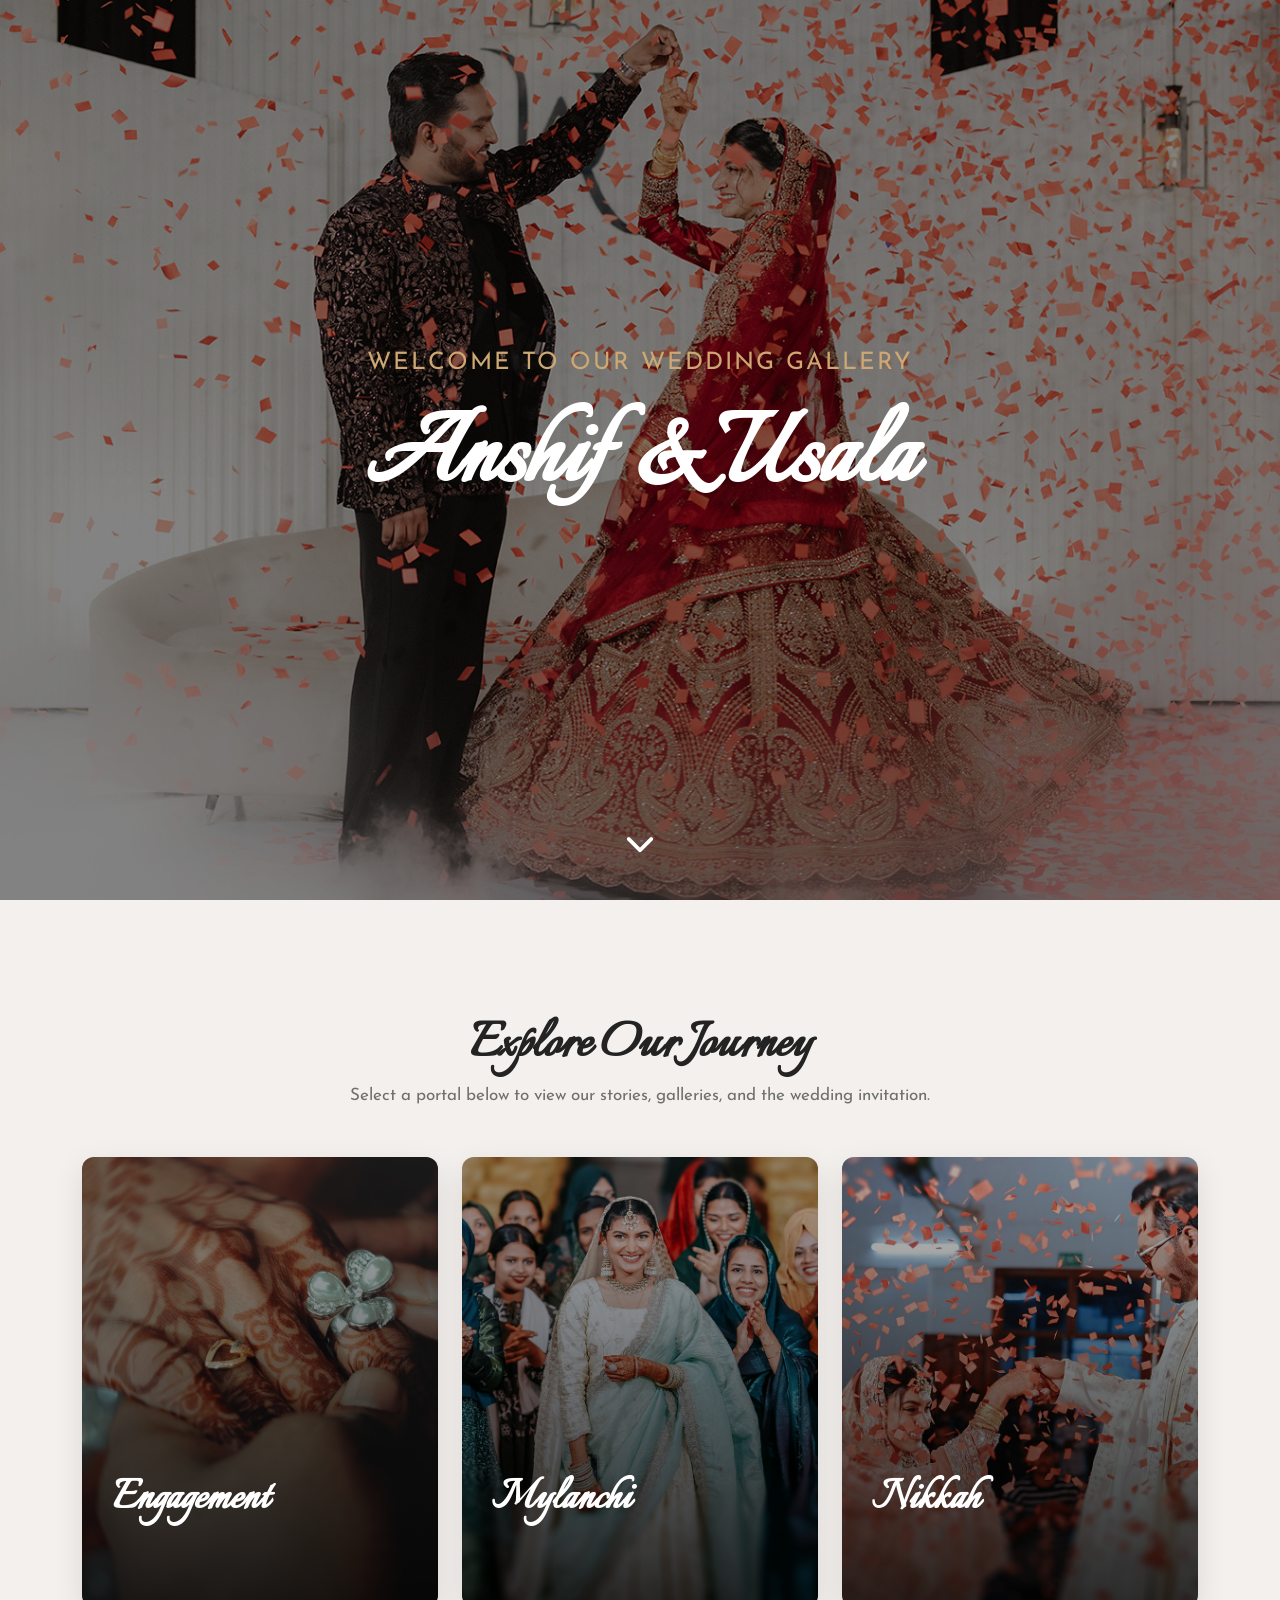
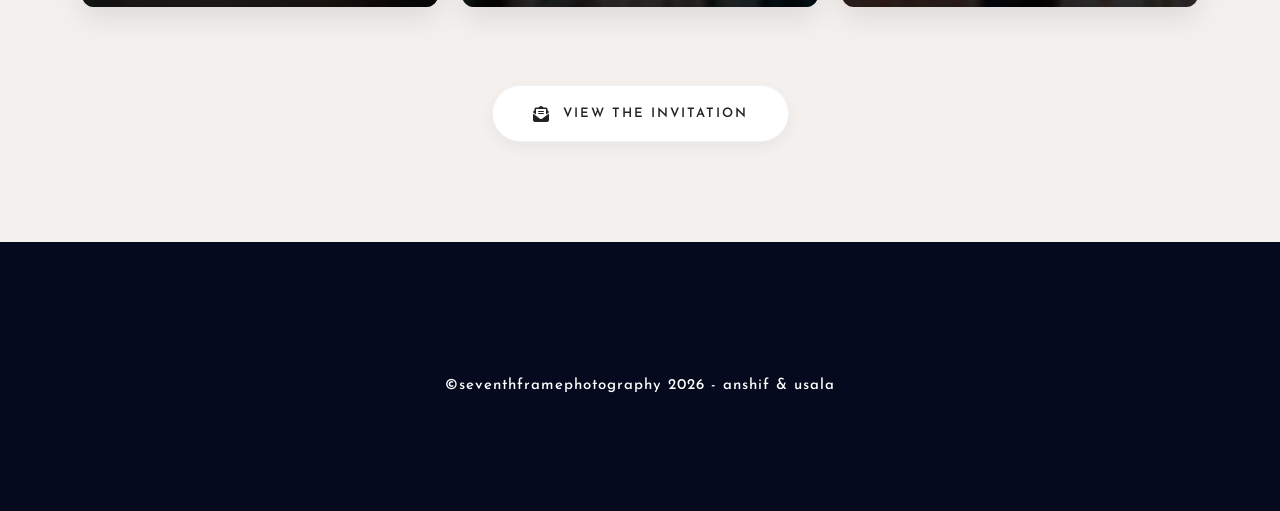
==== commit 2a5ba1ed: "Add files via upload" ====
--- a/index.html
+++ b/index.html
@@ -12,18 +12,18 @@
   <!-- bootstrap CSS -->
   <link rel="stylesheet" href="assets/css/bootstrap.min.css" type="text/css" media="all" />
   <!-- font-awesome CSS -->
-  <link rel="stylesheet" href="assets/css/all.min.css" type="text/css" media="all" />
+  <link rel="stylesheet" href="https://cdnjs.cloudflare.com/ajax/libs/font-awesome/6.4.0/css/all.min.css" type="text/css" media="all" />
   <!-- theme-default CSS -->
   <link rel="stylesheet" href="assets/css/theme-default.css" type="text/css" media="all" />
   <!-- Main Style CSS -->
   <link rel="stylesheet" href="assets/css/style.css" type="text/css" media="all" />
-  
+
   <style>
     /* Hub specific styles */
     body {
       background-color: #f9f9f9;
     }
-    
+
     .hub-hero {
       position: relative;
       height: 100vh;
@@ -34,11 +34,14 @@
       background: url('assets/images/slider/slider-1-bg.jpg') center/cover no-repeat;
       overflow: hidden;
     }
-    
+
     .hub-hero::before {
       content: '';
       position: absolute;
-      top: 0; left: 0; right: 0; bottom: 0;
+      top: 0;
+      left: 0;
+      right: 0;
+      bottom: 0;
       background: rgba(0, 0, 0, 0.4);
     }
 
@@ -72,7 +75,7 @@
       color: #fff;
       font-size: 30px;
       animation: bounce 2s infinite;
-      z-index: 2;
+      z-index: 10;
     }
 
     /* Hub Portals */
@@ -80,48 +83,54 @@
       padding: 100px 0;
       background-color: #f4f0ed;
     }
-    
+
     .portal-card {
       position: relative;
       height: 450px;
       border-radius: 12px;
       overflow: hidden;
       margin-bottom: 30px;
-      box-shadow: 0 10px 30px rgba(0,0,0,0.1);
+      box-shadow: 0 10px 30px rgba(0, 0, 0, 0.1);
       display: block;
       transition: all 0.4s ease;
     }
 
     .portal-card:hover {
       transform: translateY(-10px);
-      box-shadow: 0 15px 40px rgba(0,0,0,0.2);
+      box-shadow: 0 15px 40px rgba(0, 0, 0, 0.2);
     }
 
     .portal-bg {
       position: absolute;
-      top: 0; left: 0; right: 0; bottom: 0;
+      top: 0;
+      left: 0;
+      right: 0;
+      bottom: 0;
       background-size: cover;
       background-position: center;
       transition: transform 0.8s ease;
     }
-    
+
     .portal-card:hover .portal-bg {
       transform: scale(1.1);
     }
 
     .portal-overlay {
       position: absolute;
-      top: 0; left: 0; right: 0; bottom: 0;
-      background: linear-gradient(to top, rgba(0,0,0,0.8), rgba(0,0,0,0.2));
+      top: 0;
+      left: 0;
+      right: 0;
+      bottom: 0;
+      background: linear-gradient(to top, rgba(0, 0, 0, 0.8), rgba(0, 0, 0, 0.2));
       transition: background 0.4s ease;
       display: flex;
       flex-direction: column;
       justify-content: flex-end;
       padding: 40px 30px;
     }
-    
+
     .portal-card:hover .portal-overlay {
-      background: linear-gradient(to top, rgba(0,92,99,0.9), rgba(0,0,0,0.3));
+      background: linear-gradient(to top, rgba(0, 92, 99, 0.9), rgba(0, 0, 0, 0.3));
     }
 
     .portal-title {
@@ -157,7 +166,7 @@
       padding: 14px 40px;
       background: #fff;
       color: #232323;
-      border: 1px solid rgba(0,0,0,0.05);
+      border: 1px solid rgba(0, 0, 0, 0.05);
       border-radius: 50px;
       font-family: 'Josefin Sans', sans-serif;
       text-transform: uppercase;
@@ -166,33 +175,56 @@
       font-weight: 600;
       transition: all 0.4s ease;
       text-decoration: none;
-      box-shadow: 0 5px 15px rgba(0,0,0,0.05);
+      box-shadow: 0 5px 15px rgba(0, 0, 0, 0.05);
     }
 
     .invitation-btn:hover {
       background: #232323;
       color: #cda873;
       transform: translateY(-3px);
-      box-shadow: 0 15px 30px rgba(0,0,0,0.1);
-    }
-    
+      box-shadow: 0 15px 30px rgba(0, 0, 0, 0.1);
+    }
+
     .invitation-btn i {
       font-size: 16px;
     }
-    
+
     @keyframes bounce {
-      0%, 20%, 50%, 80%, 100% { transform: translateY(0) translateX(-50%); }
-      40% { transform: translateY(-20px) translateX(-50%); }
-      60% { transform: translateY(-10px) translateX(-50%); }
+
+      0%,
+      20%,
+      50%,
+      80%,
+      100% {
+        transform: translateY(0) translateX(-50%);
+      }
+
+      40% {
+        transform: translateY(-20px) translateX(-50%);
+      }
+
+      60% {
+        transform: translateY(-10px) translateX(-50%);
+      }
+    }
+
+    @media (max-width: 768px) {
+      .hub-subtitle {
+        font-size: 16px;
+        letter-spacing: 1px;
+      }
+      .hub-title {
+        font-size: 80px;
+      }
     }
   </style>
 </head>
 
 <body>
-  
+
   <section class="hub-hero">
     <div class="hub-hero-content">
-      <div class="hub-subtitle">Welcome to Our Wedding Hub</div>
+      <div class="hub-subtitle">Welcome to Our Wedding Gallery</div>
       <h1 class="hub-title">Anshif & Usala</h1>
     </div>
     <a href="#portals" class="scroll-indicator"><i class="fa-solid fa-chevron-down"></i></a>
@@ -203,12 +235,13 @@
       <div class="row text-center mb-5">
         <div class="col-12">
           <h2 style="font-family: 'Italianno'; font-size: 60px; color: #232323;">Explore Our Journey</h2>
-          <p style="color: #6e706c; max-width: 600px; margin: 0 auto;">Select a portal below to view our stories, galleries, and the wedding invitation.</p>
+          <p style="color: #6e706c; max-width: 600px; margin: 0 auto;">Select a portal below to view our stories,
+            galleries, and the wedding invitation.</p>
         </div>
       </div>
       <div class="row justify-content-center">
         <!-- Engagement Stories -->
-        <div class="col-lg-5 col-md-6">
+        <div class="col-lg-4 col-md-6">
           <a href="https://seventhframe.pixieset.com/anshifusala-engagement/" target="_blank" class="portal-card">
             <!-- Replace with engagement image -->
             <div class="portal-bg" style="background-image: url('assets/images/slider/slider-2-bg.jpg');"></div>
@@ -218,20 +251,32 @@
             </div>
           </a>
         </div>
-        
-        <!-- Wedding Stories -->
-        <div class="col-lg-5 col-md-6">
+
+        <!-- Mylanchi Stories -->
+        <div class="col-lg-4 col-md-6">
           <a href="https://anshishalu.pixieset.com/anshifusalawedding/" target="_blank" class="portal-card">
-            <!-- Replace with wedding image -->
-            <div class="portal-bg" style="background-image: url('assets/images/slider/slider-1-bg.jpg');"></div>
+            <!-- Replace with mylanchi image -->
+            <div class="portal-bg" style="background-image: url('assets/images/slider/slider-3-bg.jpg');"></div>
             <div class="portal-overlay">
-              <h3 class="portal-title">Wedding</h3>
+              <h3 class="portal-title">Mylanchi</h3>
               <div class="portal-action">View Gallery <i class="fa-solid fa-arrow-right"></i></div>
             </div>
           </a>
         </div>
+
+        <!-- Wedding Stories -->
+        <div class="col-lg-4 col-md-6">
+          <a href="https://seventhframe54.pixieset.com/anshifusalawedding/" target="_blank" class="portal-card">
+            <!-- Replace with wedding image -->
+            <div class="portal-bg" style="background-image: url('assets/images/slider/slider-4-bg.jpg');"></div>
+            <div class="portal-overlay">
+              <h3 class="portal-title">Nikkah</h3>
+              <div class="portal-action">View Gallery <i class="fa-solid fa-arrow-right"></i></div>
+            </div>
+          </a>
+        </div>
       </div>
-      
+
       <div class="row mt-5">
         <div class="col-12 text-center">
           <a href="invitation.html" class="invitation-btn">
@@ -270,4 +315,4 @@
   </script>
 </body>
 
-</html>
+</html>
